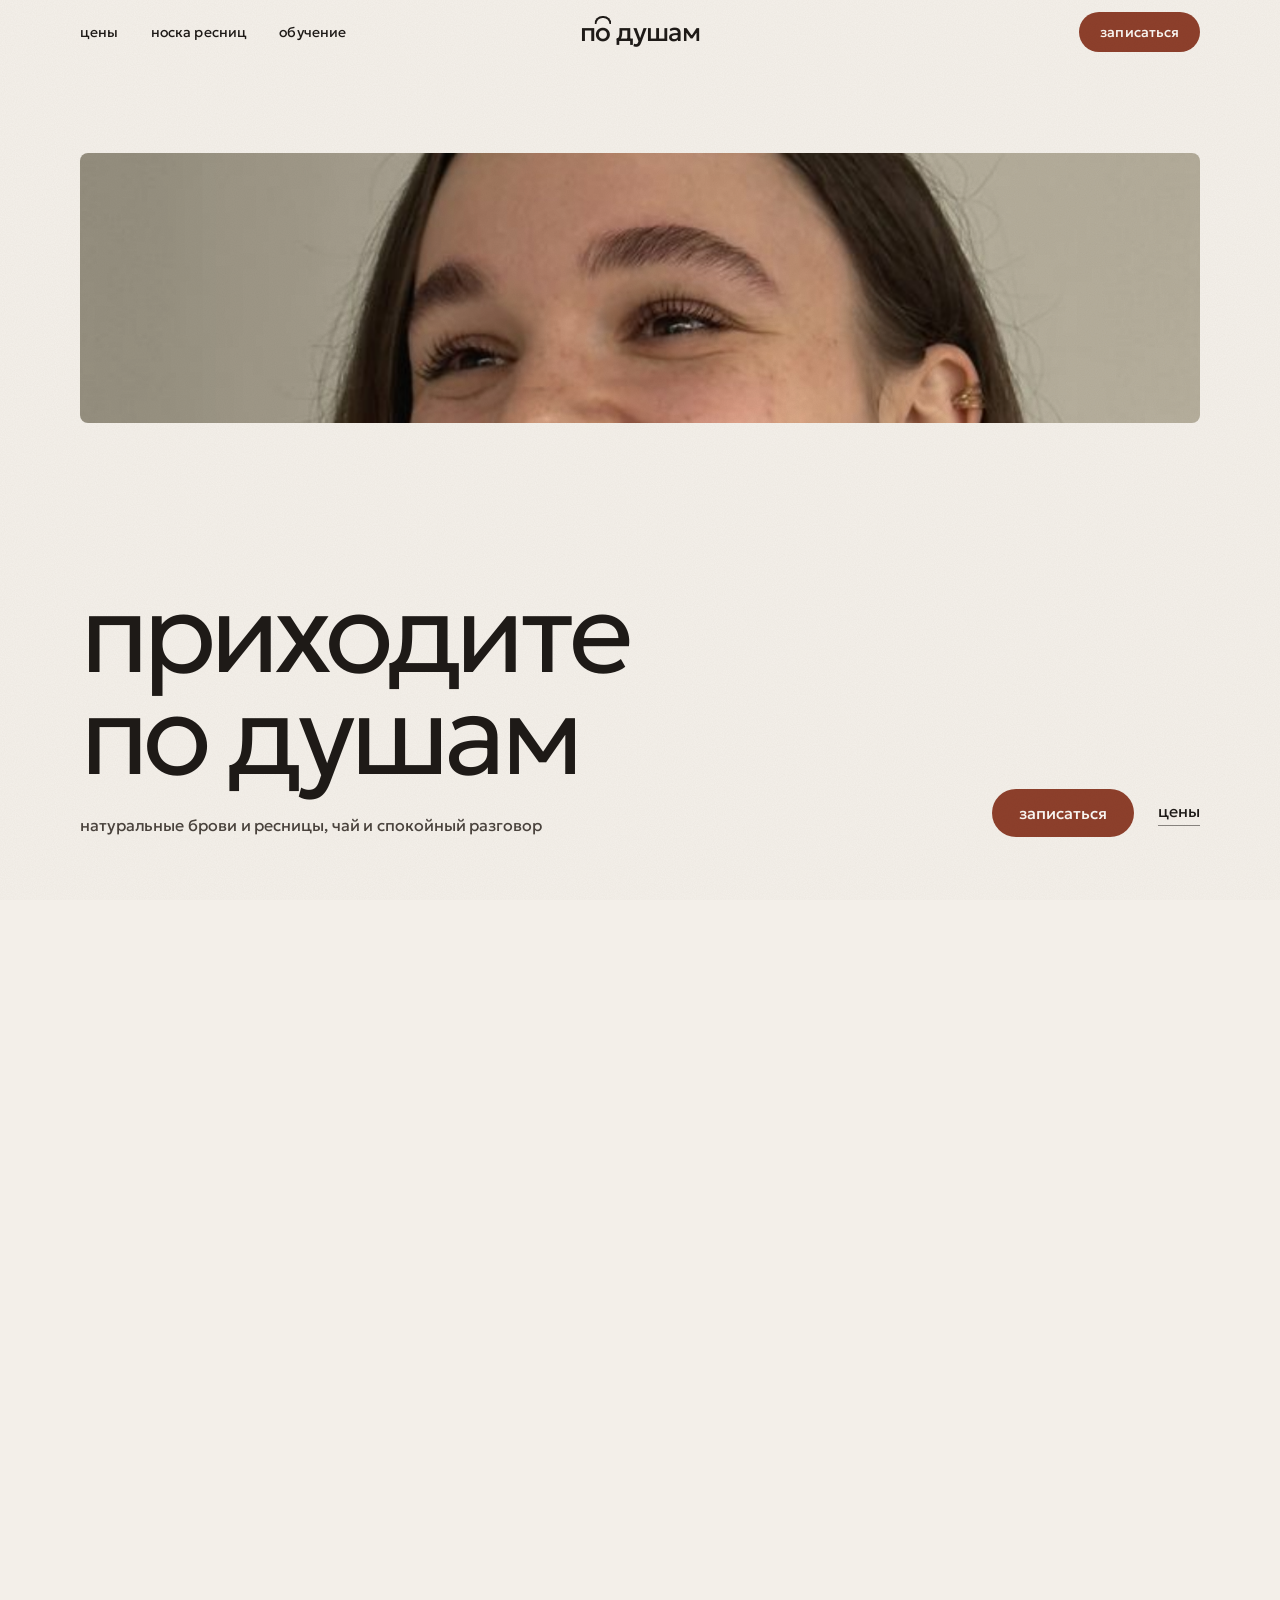
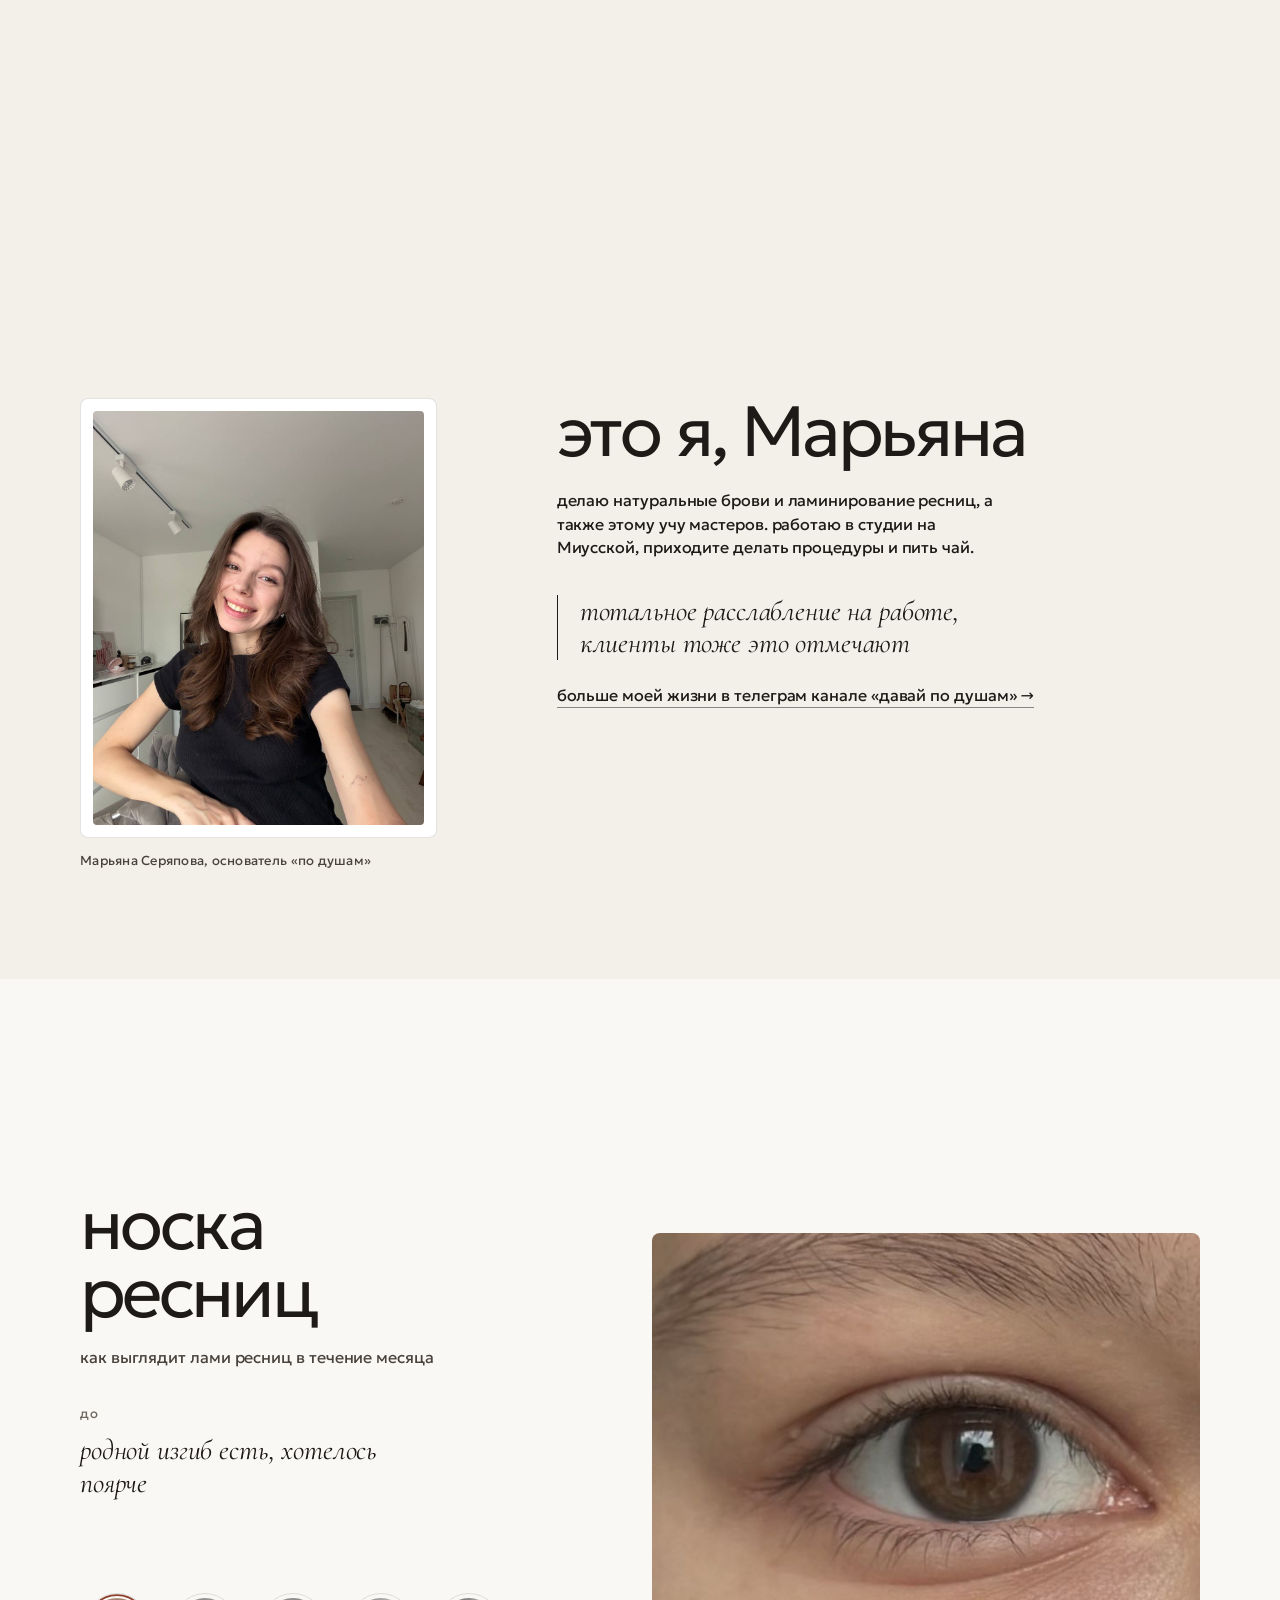
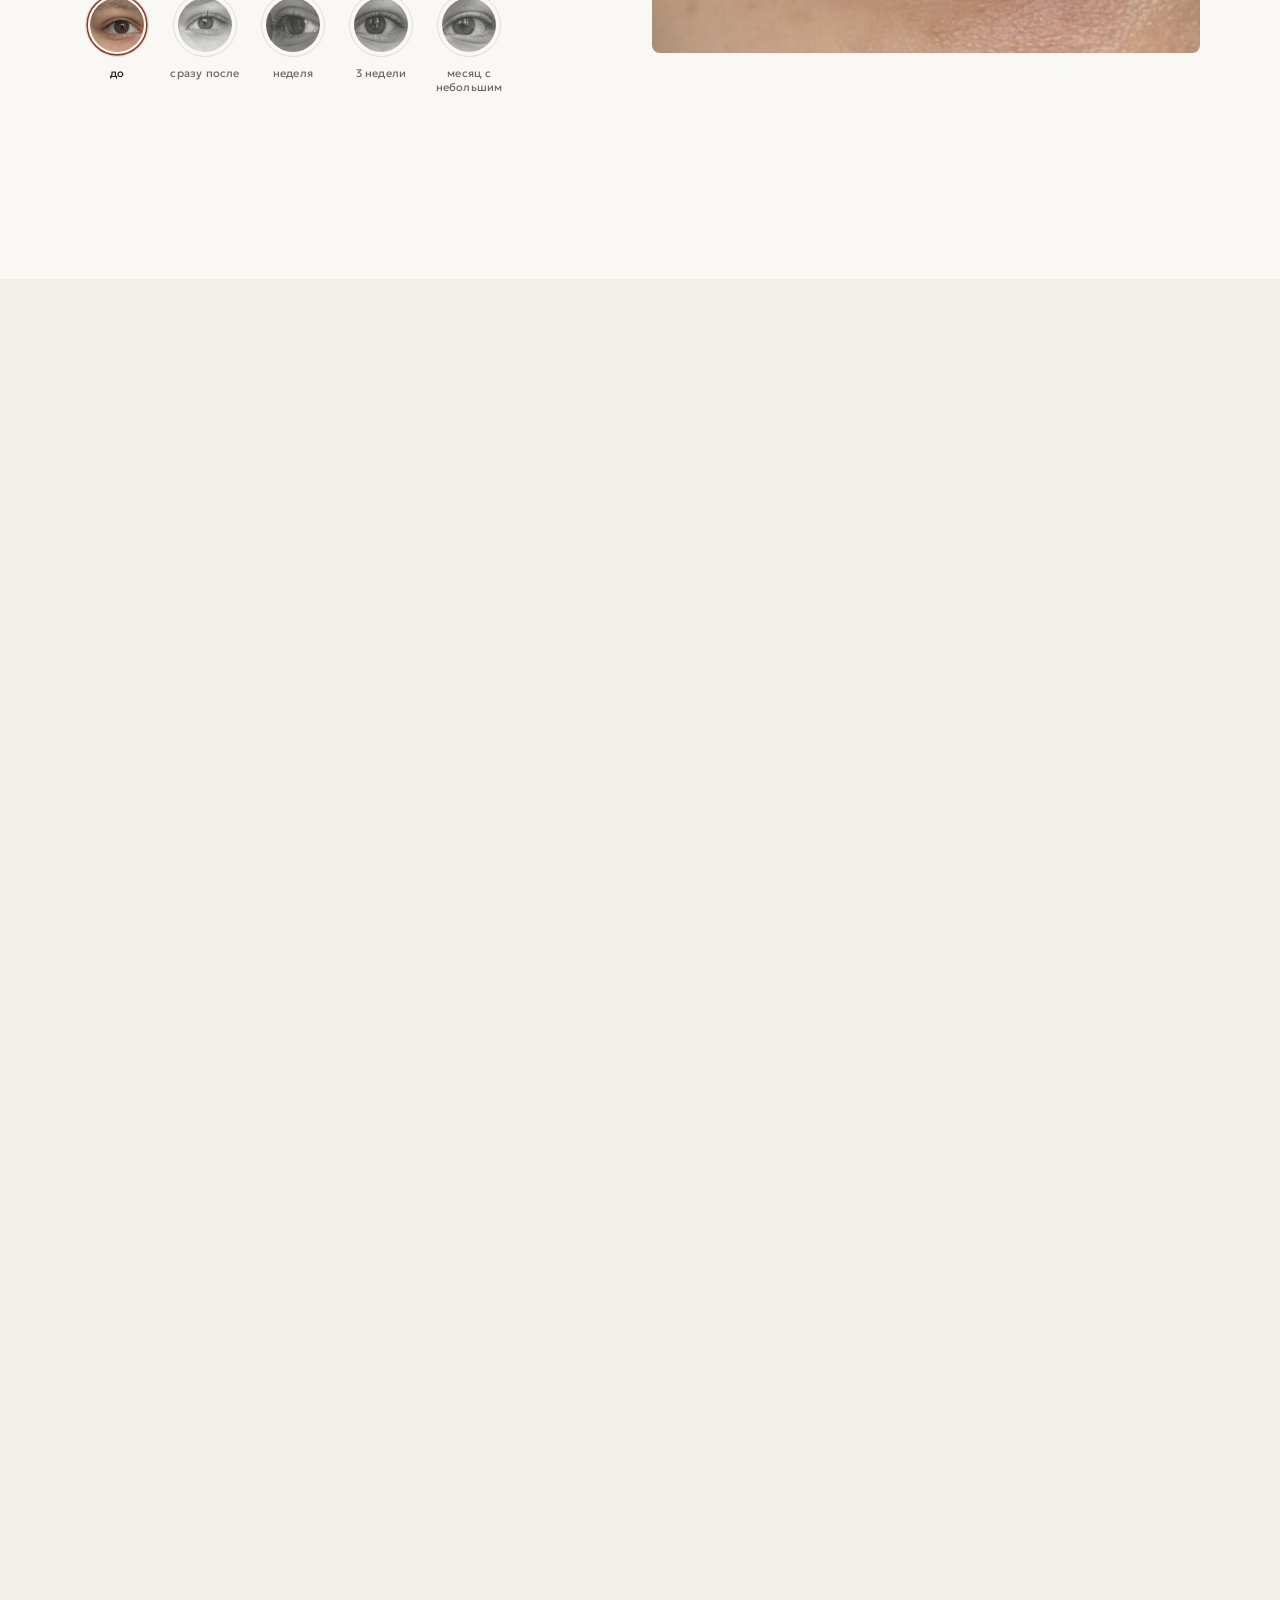
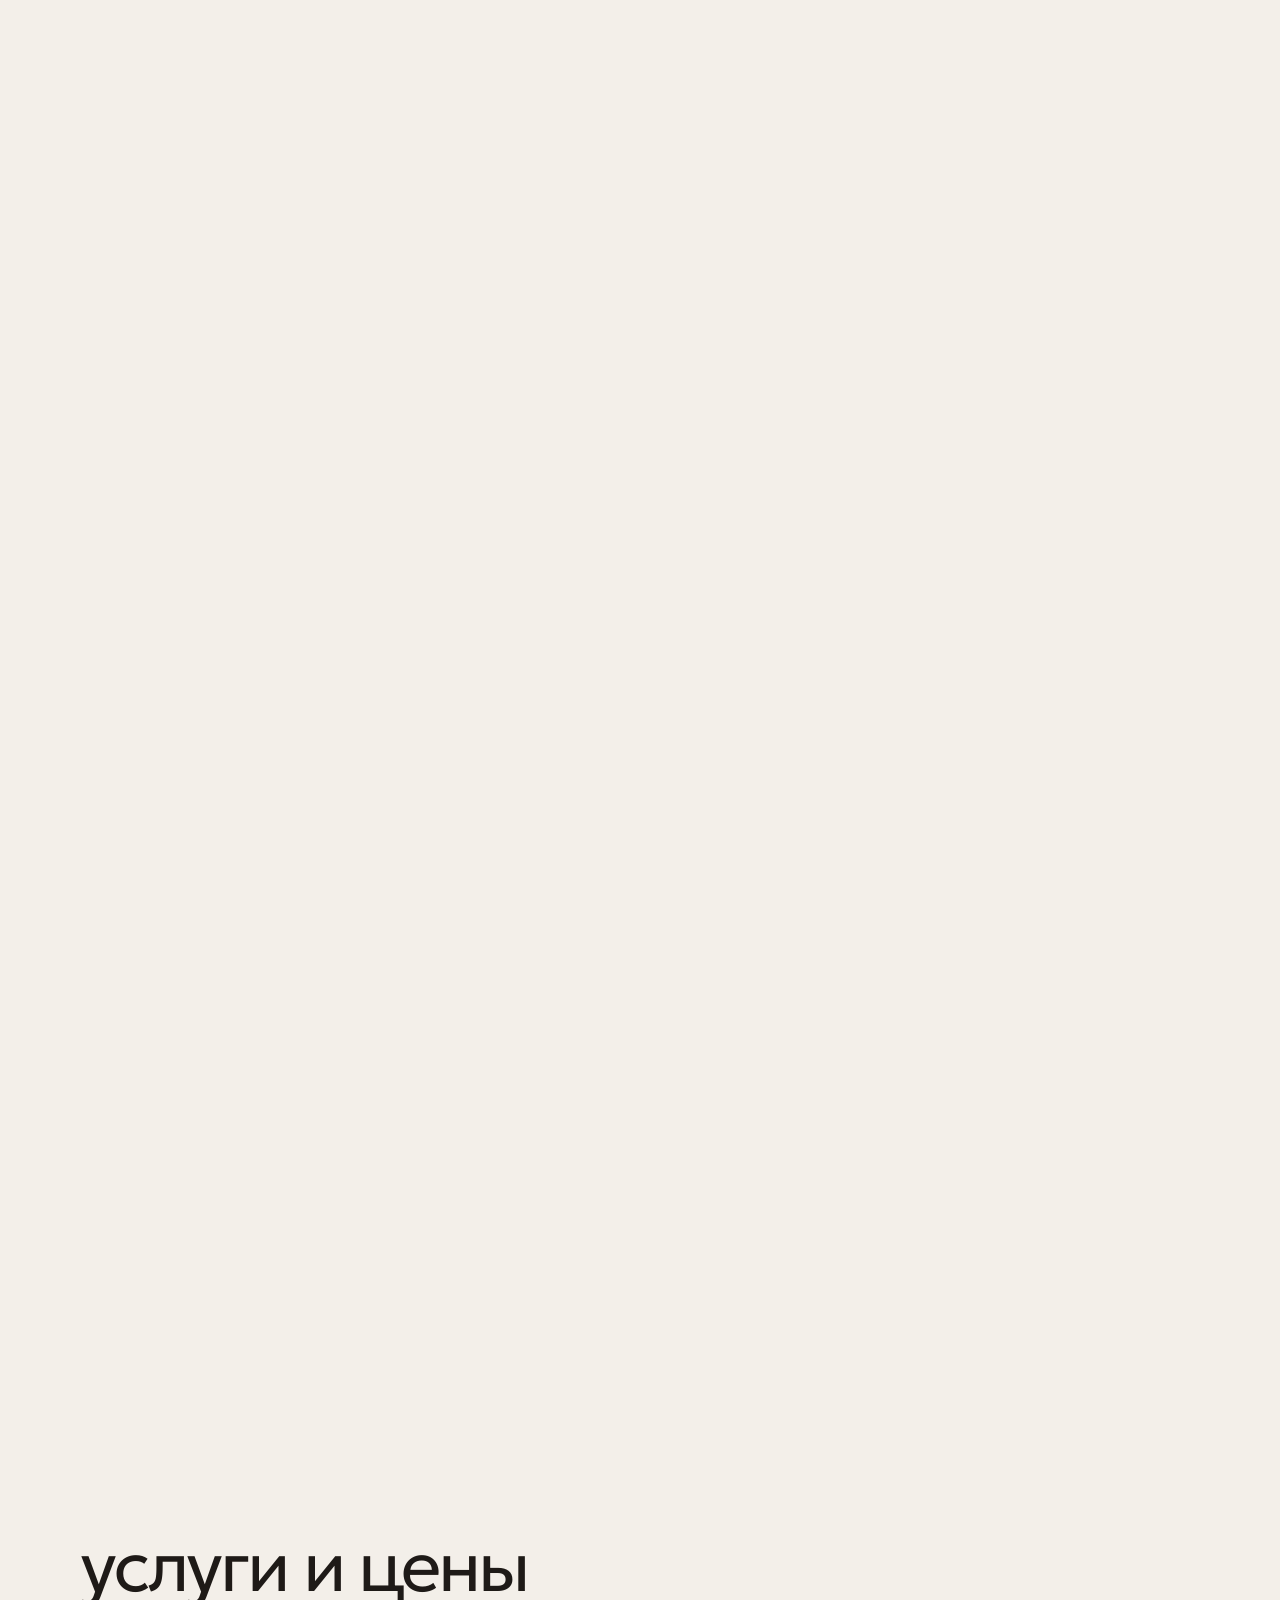
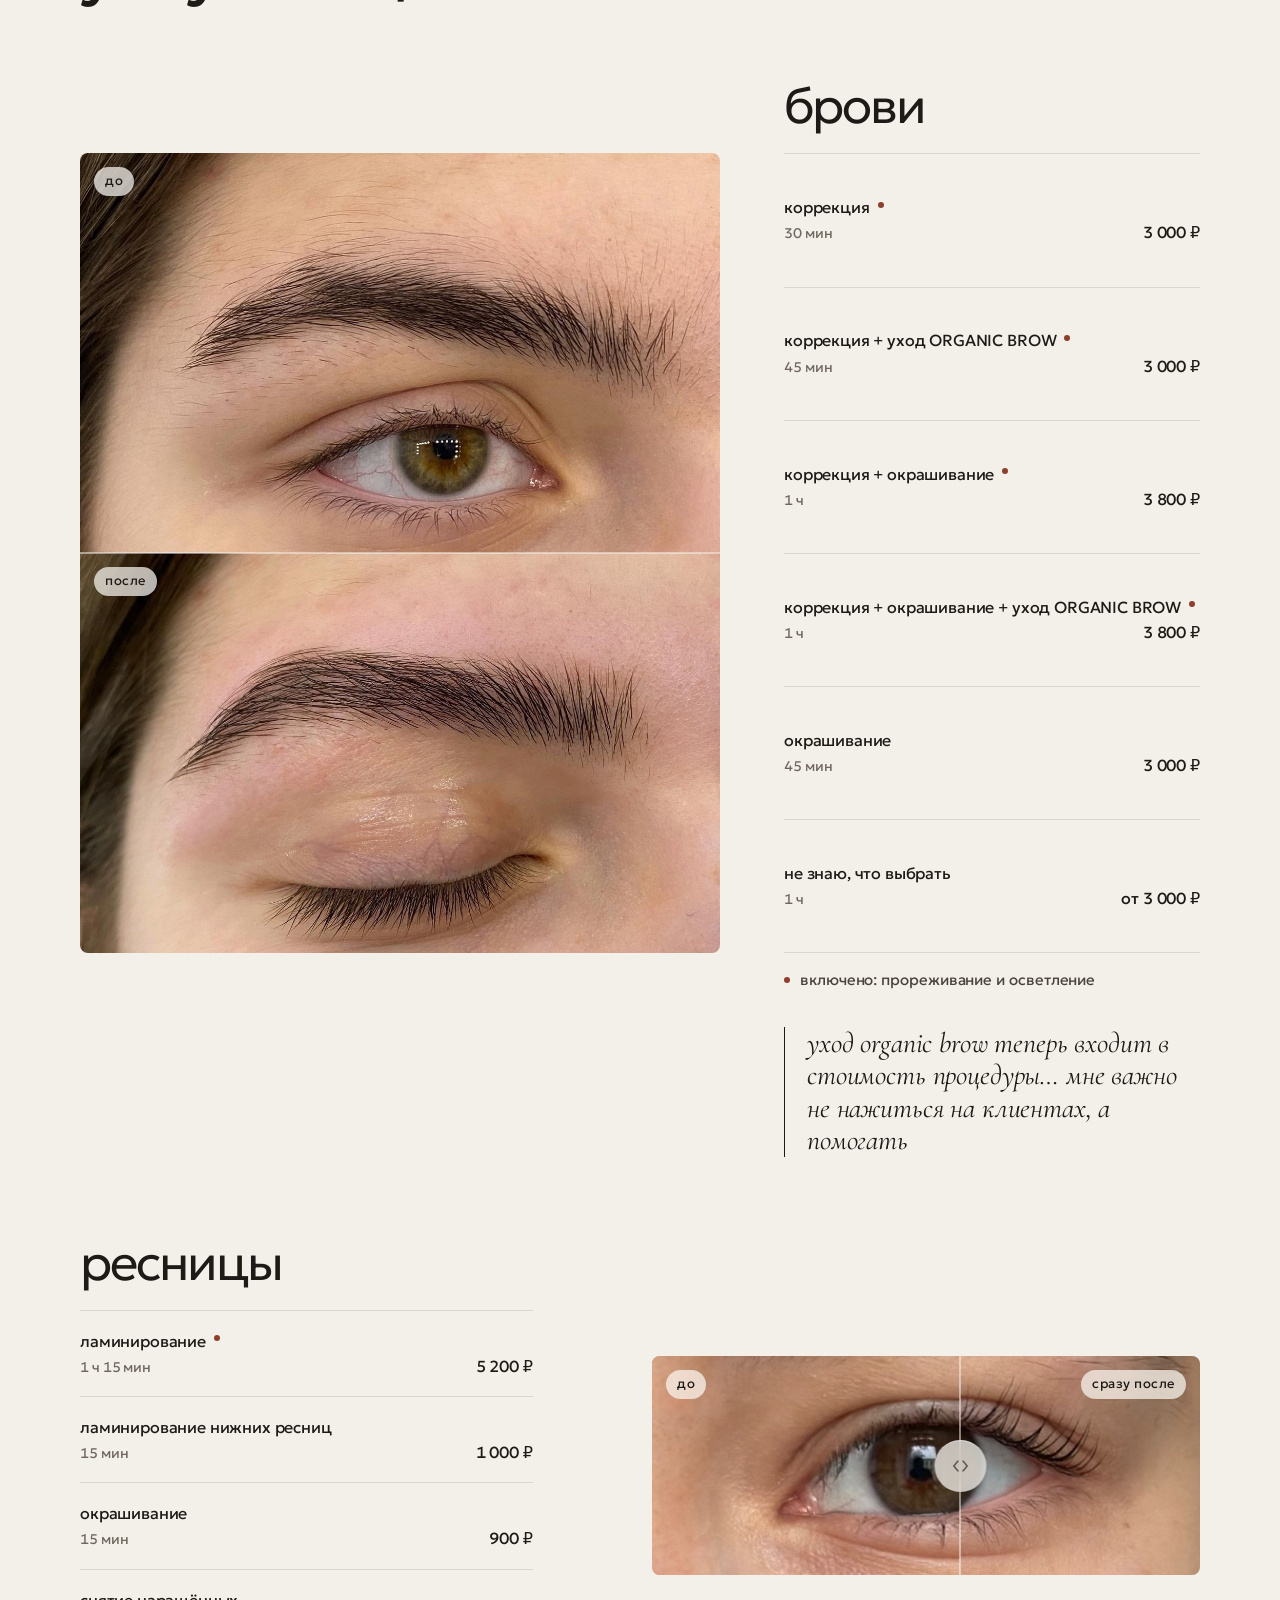
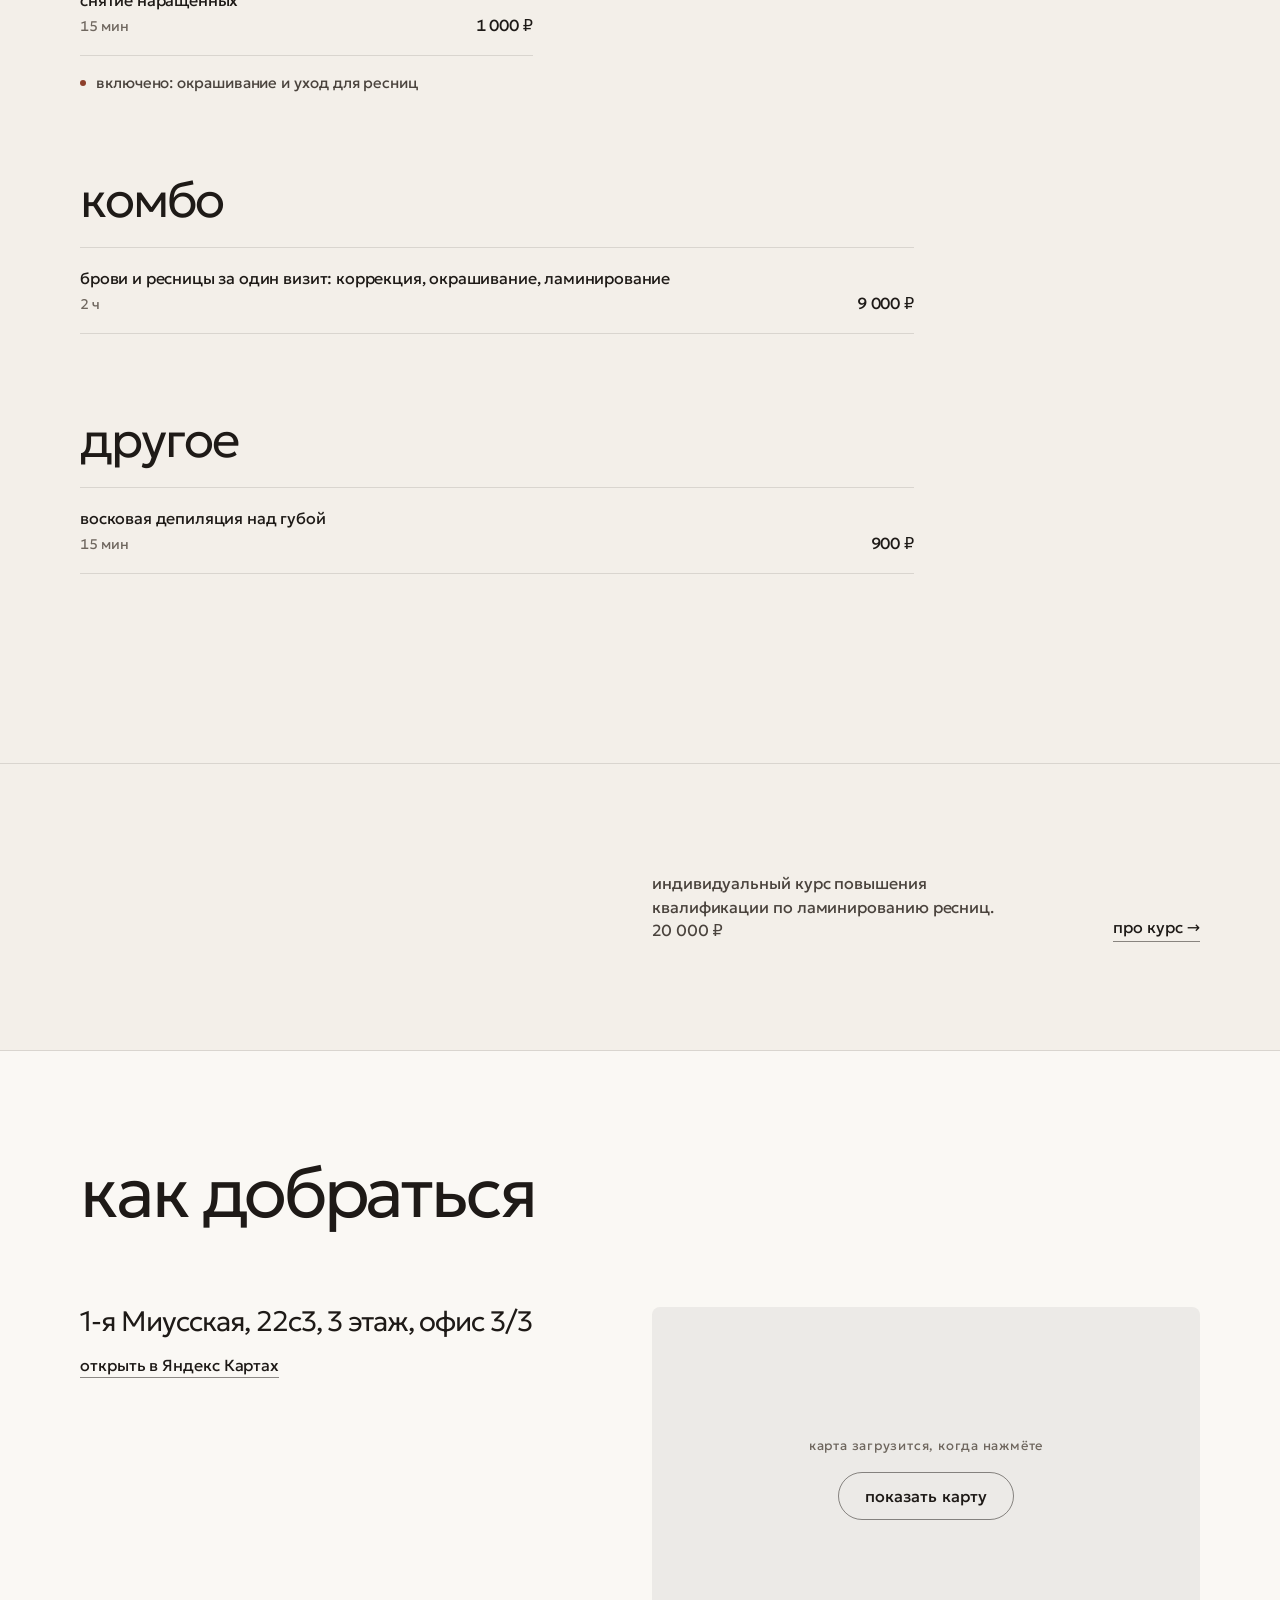
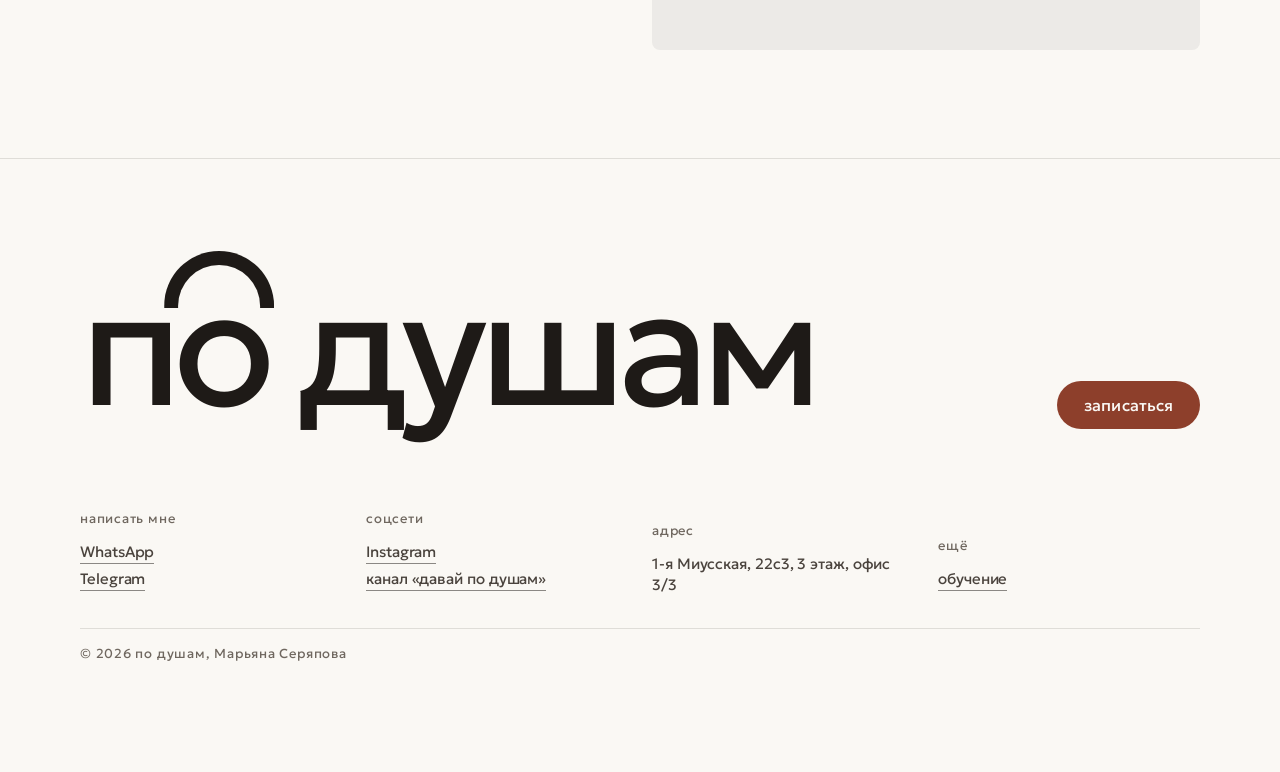
==== index.html @ 9575d22d "Сайт «по душам»: главная после гейта 4а Co-Authored-By: Claude Opus 5.5 <noreply@anthropic.com>" ====
<!doctype html>
<html lang="ru">
<head>
<meta charset="utf-8">
<meta name="viewport" content="width=device-width, initial-scale=1">
<title>По душам: натуральные брови и ресницы, Марьяна Серяпова, Москва</title>
<meta name="description" content="Коррекция и окрашивание бровей от 3&nbsp;000&nbsp;₽, ламинирование ресниц 5&nbsp;200&nbsp;₽, уход в цене. 1-я Миусская, 22с3. Запись онлайн.">
<meta name="robots" content="noindex">
<meta name="theme-color" content="#F3EFE9">
<meta name="api-base" content="/api">
<meta property="og:site_name" content="по душам">
<meta property="og:locale" content="ru_RU">
<meta property="og:type" content="website">
<meta property="og:title" content="по душам · брови и ресницы на Миусской">
<meta property="og:description" content="Натуральные брови и ресницы, чай и спокойный разговор. Окна открываю сама, отвечаю в WhatsApp.">
<meta property="og:image" content="assets/img/og-hero.jpg">
<meta property="og:image:width" content="1200">
<meta property="og:image:height" content="630">
<link rel="icon" href="data:image/svg+xml,%3Csvg xmlns='http://www.w3.org/2000/svg' viewBox='0 0 32 32'%3E%3Crect width='32' height='32' fill='%23F3EFE9'/%3E%3Cpath d='M9 14l7-6 7 6' fill='none' stroke='%238D3F2B' stroke-width='2.4'/%3E%3Ccircle cx='16' cy='21' r='5' fill='none' stroke='%231E1A17' stroke-width='2.4'/%3E%3C/svg%3E">
<link rel="preload" href="assets/fonts/geologica-cyrillic-wght-normal.woff2" as="font" type="font/woff2" crossorigin>
<link rel="preload" as="image" href="assets/img/hero-m-1080.jpg" imagesrcset="assets/img/hero-m-720.jpg 720w, assets/img/hero-m-1080.jpg 1080w" imagesizes="100vw" fetchpriority="high" media="(max-width: 767px)">
<link rel="preload" as="image" href="assets/img/hero-2048.jpg" imagesrcset="assets/img/hero-1280.jpg 1280w, assets/img/hero-2048.jpg 2048w" imagesizes="100vw" fetchpriority="high" media="(min-width: 768px)">
<link rel="stylesheet" href="assets/css/tokens.css">
<link rel="stylesheet" href="assets/css/base.css">
<link rel="stylesheet" href="assets/css/components.css">
<link rel="stylesheet" href="assets/css/home.css">
<script>document.documentElement.classList.add('js')</script>
<script type="application/ld+json">{"@context":"https://schema.org","@type":"BeautySalon","name":"по душам","description":"Студия натуральных бровей и ресниц Марьяны Серяповой","founder":{"@type":"Person","name":"Марьяна Серяпова"},"address":{"@type":"PostalAddress","streetAddress":"1-я Миусская, 22с3, 3 этаж, офис 3/3","addressLocality":"Москва","addressCountry":"RU"},"sameAs":["https://www.instagram.com/seryapova.brows","https://t.me/davaiypodusham"]}</script>
</head>
<body>

<a class="skip" href="#ceny">к ценам</a>

<!-- шапка: тонкая навигация по краям, логотип по центру (therow); материал вместо линии (apple §12) -->
<header class="nav" id="nav">
  <nav class="nav__links" aria-label="разделы">
    <a href="#ceny">цены</a>
    <a href="#noska">носка ресниц</a>
    <a href="obuchenie/">обучение</a>
  </nav>
  <a class="logo" href="#top" aria-label="по душам, на главную"><span aria-hidden="true">п<span class="logo__o">о</span> душам</span></a>
  <a class="btn btn--primary" href="#zapis" data-book>записаться</a>
</header>

<main id="top">

<!-- ============ 1. HERO: «кадр открывается» (MOTION-SPEC §3.1) ============ -->
<section class="hero" id="hero" aria-labelledby="hero-title">
  <div class="hero__stage">
    <div class="hero__frame" id="heroFrame">
      <picture>
        <source media="(max-width: 767px)" srcset="assets/img/hero-m-720.jpg 720w, assets/img/hero-m-1080.jpg 1080w" sizes="100vw" width="1080" height="1080">
        <img class="hero__img" id="heroImg" src="assets/img/hero-2048.jpg" srcset="assets/img/hero-1280.jpg 1280w, assets/img/hero-2048.jpg 2048w" sizes="100vw" alt="Марьяна смеётся, лицо и брови крупным планом" width="2048" height="1024" fetchpriority="high" decoding="async">
      </picture>
    </div>

    <div class="hero__a" id="heroA">
      <h1 class="display" id="hero-title" style="--i:1">приходите<br>по душам</h1>
      <p class="hero__sub" style="--i:2">натуральные брови и ресницы, чай и спокойный разговор</p>
      <div class="hero__cta" style="--i:3">
        <a class="btn btn--primary" href="#zapis" data-book>записаться</a>
        <a class="link" href="#ceny">цены</a>
      </div>
    </div>

    <!-- состояние «кадр открыт»: плашка «хорошее место» вида кнопки, углы слегка скруглены (G22) -->
    <aside class="card hero__card" id="heroCard" aria-hidden="true">
      <p class="card__t">хорошее место 2025 и 2026</p>
      <a class="btn btn--primary" href="#zapis" data-book tabindex="-1">записаться</a>
    </aside>
  </div>
</section>

<!-- ============ 2. О МАРЬЯНЕ: вторая секция (G22) ============ -->
<section class="about" id="o-maryane" aria-labelledby="about-title">
  <div class="grid">
    <figure class="about__ph">
      <div class="about__frame"><img src="assets/img/maryana-portrait.jpg" alt="Марьяна Серяпова улыбается, в своей студии" width="960" height="1280" loading="lazy"></div>
      <figcaption class="plaque">Марьяна Серяпова, основатель «по душам»</figcaption>
    </figure>
    <div class="about__t">
      <h2 class="h2" id="about-title">это я, Марьяна</h2>
      <p class="about__p">делаю натуральные брови и ламинирование ресниц, а также этому учу мастеров. работаю в студии на Миусской, приходите делать процедуры и пить чай.</p>
      <blockquote class="quote"><p>тотальное расслабление на работе, клиенты тоже это отмечают</p></blockquote>
      <p><a class="link" href="https://t.me/davaiypodusham" rel="noopener">больше моей жизни в телеграм канале «давай по душам» →</a></p>
    </div>
  </div>
</section>

<!-- ============ 2. НОСКА РЕСНИЦ: неделя за неделей (светлый фон, MOTION-SPEC §3.2) ============ -->
<section class="case" id="noska" aria-labelledby="case-title">
  <div class="case__stage grid">
    <div class="case__text">
      <h2 class="h2" id="case-title">носка ресниц</h2>
      <p class="case__intro">как выглядит лами ресниц в течение месяца</p>
      <div class="case__caps" id="caseCaps">
        <div class="cap"><span class="cap__l">до</span><p class="cap__t">родной изгиб есть, хотелось поярче</p></div>
        <div class="cap"><span class="cap__l">сразу после</span></div>
        <div class="cap"><span class="cap__l">неделя</span><p class="cap__t">через неделю ресницы начали обновляться, но всё на месте: Мира спокойно умывается и красит их тушью</p></div>
        <div class="cap"><span class="cap__l">3 недели</span><p class="cap__t">начинают виднеться светлые корни, но изгиб остаётся таким же ярким</p></div>
        <div class="cap"><span class="cap__l">месяц с небольшим</span><p class="cap__t">никаких заломов и перекрутов, ресницы отрастают плавно и незаметно</p></div>
      </div>
      <ol class="rings" id="rings" aria-label="кадры по неделям">
        <li><button type="button"><span class="ring"><img src="assets/img/case-1.jpg" alt="" width="54" height="54" loading="lazy"><svg viewBox="0 0 60 60" aria-hidden="true"><circle cx="30" cy="30" r="28"/></svg></span><span class="ring__l">до</span></button></li>
        <li><button type="button"><span class="ring"><img src="assets/img/case-2.jpg" alt="" width="54" height="54" loading="lazy"><svg viewBox="0 0 60 60" aria-hidden="true"><circle cx="30" cy="30" r="28"/></svg></span><span class="ring__l">сразу после</span></button></li>
        <li><button type="button"><span class="ring"><img src="assets/img/case-3.jpg" alt="" width="54" height="54" loading="lazy"><svg viewBox="0 0 60 60" aria-hidden="true"><circle cx="30" cy="30" r="28"/></svg></span><span class="ring__l">неделя</span></button></li>
        <li><button type="button"><span class="ring"><img src="assets/img/case-4.jpg" alt="" width="54" height="54" loading="lazy"><svg viewBox="0 0 60 60" aria-hidden="true"><circle cx="30" cy="30" r="28"/></svg></span><span class="ring__l">3 недели</span></button></li>
        <li><button type="button"><span class="ring"><img src="assets/img/case-5.jpg" alt="" width="54" height="54" loading="lazy"><svg viewBox="0 0 60 60" aria-hidden="true"><circle cx="30" cy="30" r="28"/></svg></span><span class="ring__l">месяц с небольшим</span></button></li>
      </ol>
    </div>

    <div class="case__view">
      <div class="case__frame" id="caseFrame">
        <div class="case__zoom">
        <figure class="cf"><img src="assets/img/case-1.jpg" alt="Глаз Миры до ламинирования ресниц" width="760" height="583" loading="lazy"></figure>
        <figure class="cf"><img src="assets/img/case-2.jpg" alt="Ресницы Миры сразу после ламинирования" width="760" height="583" loading="lazy"></figure>
        <figure class="cf"><img src="assets/img/case-3.jpg" alt="Ресницы Миры через неделю после ламинирования" width="760" height="582" loading="lazy"></figure>
        <figure class="cf"><img src="assets/img/case-4.jpg" alt="Ресницы Миры через 3 недели: корни светлее, изгиб на месте" width="760" height="582" loading="lazy"></figure>
        <figure class="cf"><img src="assets/img/case-5.jpg" alt="Ресницы Миры через месяц с небольшим, отросли без заломов" width="760" height="582" loading="lazy"></figure>
        </div>
      </div>
    </div>
  </div>
</section>

<!-- ============ 3. УСЛУГИ И ЦЕНЫ ============ -->
<section class="prices" id="ceny" aria-labelledby="prices-title">
  <div class="grid">
    <h2 class="h2 prices__title" id="prices-title">услуги и цены</h2>

    <div class="cat" data-k="brows">
        <figure class="cat__ph cat__ph--b">
          <div class="ba-stack">
            <img data-photo src="assets/img/ba-brow-a.jpg" srcset="assets/img/ba-brow-a.jpg 780w, assets/img/ba-brow-a-2x.jpg 1248w" sizes="(min-width: 1200px) 820px, (min-width: 768px) 60vw, 300px" alt="Одна и та же бровь: сверху до коррекции, снизу после" width="780" height="975" loading="lazy">
            <span class="tag tag--l">до</span><span class="tag tag--l tag--mid">после</span>
          </div>
        </figure>
        <div class="cat__b">
        <h3 class="cat__t">брови</h3>
        <ul class="rows">
          <li><a class="row" href="#zapis" data-book data-service="brows-correction"><span class="row__n"><span class="nw">коррекция<i class="dot" role="img" aria-label="включено"></i></span></span><span class="row__d">30&nbsp;мин</span><span class="row__p">3&nbsp;000&nbsp;₽</span></a></li>
          <li><a class="row" href="#zapis" data-book data-service="brows-correction-care"><span class="row__n">коррекция + уход ORGANIC <span class="nw">BROW<i class="dot" role="img" aria-label="включено"></i></span></span><span class="row__d">45&nbsp;мин</span><span class="row__p">3&nbsp;000&nbsp;₽</span></a></li>
          <li><a class="row" href="#zapis" data-book data-service="brows-correction-tint"><span class="row__n">коррекция + <span class="nw">окрашивание<i class="dot" role="img" aria-label="включено"></i></span></span><span class="row__d">1&nbsp;ч</span><span class="row__p">3&nbsp;800&nbsp;₽</span></a></li>
          <li><a class="row" href="#zapis" data-book data-service="brows-correction-tint-care"><span class="row__n">коррекция + окрашивание + уход ORGANIC <span class="nw">BROW<i class="dot" role="img" aria-label="включено"></i></span></span><span class="row__d">1&nbsp;ч</span><span class="row__p">3&nbsp;800&nbsp;₽</span></a></li>
          <li><a class="row" href="#zapis" data-book data-service="brows-tint"><span class="row__n">окрашивание</span><span class="row__d">45&nbsp;мин</span><span class="row__p">3&nbsp;000&nbsp;₽</span></a></li>
          <li><a class="row" href="#zapis" data-book data-service="brows-unsure"><span class="row__n">не знаю, что выбрать</span><span class="row__d">1&nbsp;ч</span><span class="row__p">от&nbsp;3&nbsp;000&nbsp;₽</span></a></li>
        </ul>
        <p class="incl"><i class="dot" aria-hidden="true"></i>включено: прореживание и осветление</p>
        <blockquote class="quote"><p>уход organic brow теперь входит в стоимость процедуры… мне важно не нажиться на клиентах, а помогать</p></blockquote>
        </div>
      </div>

      <div class="cat cat--r" data-k="lashes">
        <figure class="cat__ph cat__ph--l">
          <div class="shutter" data-shutter tabindex="0" role="slider" aria-label="шторка до и после, ресницы" aria-valuemin="0" aria-valuemax="100" aria-valuenow="50" aria-valuetext="до 50 %">
            <img class="shutter__after" src="assets/img/ba-lash-after.jpg" alt="Ресницы Миры сразу после ламинирования" width="1000" height="400" loading="lazy">
            <div class="shutter__before"><img src="assets/img/ba-lash-before.jpg" alt="Ресницы Миры до ламинирования" width="1000" height="400" loading="lazy"></div>
            <div class="shutter__line"><span class="shutter__knob"><svg viewBox="0 0 24 24" aria-hidden="true"><path d="M9 6l-5 6 5 6M15 6l5 6-5 6"/></svg></span></div>
            <span class="tag tag--l">до</span><span class="tag tag--r">сразу после</span>
          </div>
        </figure>
        <div class="cat__b">
        <h3 class="cat__t">ресницы</h3>
        <ul class="rows">
          <li><a class="row" href="#zapis" data-book data-service="lashes-lamination"><span class="row__n"><span class="nw">ламинирование<i class="dot" role="img" aria-label="включено"></i></span></span><span class="row__d">1&nbsp;ч 15&nbsp;мин</span><span class="row__p">5&nbsp;200&nbsp;₽</span></a></li>
          <li><a class="row" href="#zapis" data-book data-service="lashes-lower"><span class="row__n">ламинирование нижних ресниц</span><span class="row__d">15&nbsp;мин</span><span class="row__p">1&nbsp;000&nbsp;₽</span></a></li>
          <li><a class="row" href="#zapis" data-book data-service="lashes-tint"><span class="row__n">окрашивание</span><span class="row__d">15&nbsp;мин</span><span class="row__p">900&nbsp;₽</span></a></li>
          <li><a class="row" href="#zapis" data-book data-service="lashes-removal"><span class="row__n">снятие наращённых</span><span class="row__d">15&nbsp;мин</span><span class="row__p">1&nbsp;000&nbsp;₽</span></a></li>
        </ul>
        <p class="incl"><i class="dot" aria-hidden="true"></i>включено: окрашивание и уход для ресниц</p>
        </div>
      </div>

      <div class="cat cat--np" data-k="combo">
        <div class="cat__b">
        <h3 class="cat__t">комбо</h3>
        <ul class="rows">
          <li><a class="row" href="#zapis" data-book data-service="combo-brows-lashes"><span class="row__n">брови и ресницы за один визит: коррекция, окрашивание, ламинирование</span><span class="row__d">2&nbsp;ч</span><span class="row__p">9&nbsp;000&nbsp;₽</span></a></li>
        </ul>
          
        <h3 class="cat__t">другое</h3>
        <ul class="rows">
          <li><a class="row" href="#zapis" data-book data-service="other-wax-lip"><span class="row__n">восковая депиляция над губой</span><span class="row__d">15&nbsp;мин</span><span class="row__p">900&nbsp;₽</span></a></li>
        </ul>
        </div>
      </div>
    </div>
</section>

<!-- ============ 7. ОБУЧЕНИЕ: блок-ссылка (каркас) ============ -->
<section class="learn" aria-labelledby="learn-title">
  <a class="learn__a grid" href="obuchenie/">
    <h2 class="h2 learn__t" id="learn-title">учу мастеров</h2>
    <p class="learn__p">индивидуальный курс повышения квалификации по ламинированию ресниц. 20&nbsp;000&nbsp;₽</p>
    <span class="learn__go">про курс <span aria-hidden="true">→</span></span>
  </a>
</section>

<!-- ============ 8. КАК ДОБРАТЬСЯ (каркас) ============ -->
<section class="route" id="adres" aria-labelledby="route-title">
  <div class="grid">
    <h2 class="h2 route__t" id="route-title">как добраться</h2>
    <div class="route__a">
      <address class="route__addr">1-я Миусская, 22с3, 3&nbsp;этаж, офис 3/3</address>
      <p class="route__links"><a class="link" href="https://yandex.ru/maps/?text=1-%D1%8F%20%D0%9C%D0%B8%D1%83%D1%81%D1%81%D0%BA%D0%B0%D1%8F%2C%2022%D1%813%2C%20%D0%9C%D0%BE%D1%81%D0%BA%D0%B2%D0%B0" rel="noopener" target="_blank">открыть в Яндекс Картах</a></p>
    </div>
    <div class="route__map" id="map" data-src="https://yandex.ru/map-widget/v1/?text=1-%D1%8F%20%D0%9C%D0%B8%D1%83%D1%81%D1%81%D0%BA%D0%B0%D1%8F%2C%2022%D1%813%2C%20%D0%9C%D0%BE%D1%81%D0%BA%D0%B2%D0%B0&z=16">
      <p class="small">карта загрузится, когда нажмёте</p>
      <button class="btn btn--ghost" type="button" id="mapBtn">показать карту</button>
    </div>
  </div>
</section>

</main>

<footer class="foot">
  <div class="grid">
    <a class="logo logo--big" href="#top" aria-label="по душам, на главную"><span aria-hidden="true">п<span class="logo__o">о</span> душам</span></a>
    <a class="btn btn--primary" href="#zapis" data-book>записаться</a>
  </div>
  <div class="grid foot__cols">
    <div class="foot__c">
      <h2 class="foot__h">написать мне</h2>
      <ul>
        <li><a class="link" href="https://wa.me/79651461738" rel="noopener" target="_blank">WhatsApp</a></li>
        <li><a class="link" href="https://t.me/maryanasrp" rel="noopener" target="_blank">Telegram</a></li>
      </ul>
    </div>
    <div class="foot__c">
      <h2 class="foot__h">соцсети</h2>
      <ul>
        <li><a class="link" href="https://www.instagram.com/seryapova.brows" rel="noopener" target="_blank">Instagram</a></li>
        <li><a class="link" href="https://t.me/davaiypodusham" rel="noopener" target="_blank">канал «давай по душам»</a></li>
      </ul>
    </div>
    <div class="foot__c">
      <h2 class="foot__h">адрес</h2>
      <p>1-я Миусская, 22с3, 3&nbsp;этаж, офис 3/3</p>
    </div>
    <div class="foot__c">
      <h2 class="foot__h">ещё</h2>
      <ul><li><a class="link" href="obuchenie/">обучение</a></li></ul>
    </div>
    <p class="foot__bot small">© 2026 по душам, Марьяна Серяпова</p>
  </div>
</footer>

<!-- плавающая кнопка: только ≤767 -->
<a class="fab btn btn--primary" href="#zapis" data-book>записаться</a>

<!-- зерно (therow): статичное, без мерцания -->
<div class="grain" aria-hidden="true"></div>
<!-- сетка: клавиша G, только при ?grid (dev-сборка) -->
<div class="gridlay" id="gridlay" aria-hidden="true"><div class="grid"><i></i><i></i><i></i><i></i><i></i><i></i><i></i><i></i><i></i><i></i><i></i><i></i></div></div>

<!-- ============ ШТОРКА ЗАПИСИ: прямой потомок body, после подвала (MOTION-SPEC §6.4) ============
     Без JS это обычная секция «напишите мне» со ссылками в мессенджеры; sheet.js делает её шторкой. -->
<div class="zapis" id="zapis" role="dialog" aria-modal="true" aria-labelledby="zapis-t">
  <div class="sheet__scrim" data-sheet-scrim></div>
  <div class="zapis__panel" data-sheet-panel>
    <div class="zapis__top">
      <div class="zapis__grab" data-sheet-grab>
        <span class="sheet__grip" aria-hidden="true"></span>
        <div class="zapis__head"><h2 class="sheet__title" id="zapis-t">запись</h2><span class="sheet__step tnum" id="zStep" aria-hidden="true">1 / 3</span></div>
      </div>
      <button class="sheet__x" type="button" data-sheet-close aria-label="закрыть запись"><svg viewBox="0 0 24 24" aria-hidden="true"><path d="M6 6l12 12M18 6L6 18"/></svg></button>
    </div>
    <div class="sheet__bar" id="zBar" aria-hidden="true"><i class="is-done"></i><i></i><i></i></div>
    <div class="sheet__body zapis__body" data-sheet-body>
      <div class="zapis__steps">

        <section class="zs is-current" data-step data-s="service" aria-labelledby="zq1">
          <h2 class="sheet__q" id="zq1" data-step-focus tabindex="-1">что делаем?</h2>
          <div id="zServices"></div>
          <div class="zs__foot"><button class="btn btn--primary btn--block" type="button" id="zNext1" data-goto="1" disabled>дальше</button></div>
        </section>

        <section class="zs" data-step data-s="slots" aria-labelledby="zq2">
          <button class="sheet__back" type="button" data-goto="0">назад</button>
          <h2 class="sheet__q" id="zq2" data-step-focus tabindex="-1">когда удобно?</h2>
          <p class="sheet__sum" id="zSum2"></p>
          <div id="zSlots" aria-live="polite"></div>
        </section>

        <section class="zs" data-step data-s="send" aria-labelledby="zq3">
          <button class="sheet__back" type="button" id="zBack3" data-goto="1">назад</button>
          <h2 class="sheet__q" id="zq3" data-step-focus tabindex="-1">окна сейчас не загружаются. напишите мне, текст уже готов</h2>
          <p class="sheet__sum" id="zSum3"></p>
          <div>
            <p class="sheet__grp">сообщение</p>
            <div class="draft" id="zDraft">Здравствуйте, Марьяна. Хочу записаться.</div>
          </div>
          <p class="sheet__sum" id="zHint" hidden>откроется WhatsApp с готовым текстом. время закреплю за вами, когда отвечу</p>
          <div class="zs__foot">
            <a class="btn btn--primary btn--block" id="zWa" href="https://wa.me/79651461738?text=%D0%97%D0%B4%D1%80%D0%B0%D0%B2%D1%81%D1%82%D0%B2%D1%83%D0%B9%D1%82%D0%B5%2C%20%D0%9C%D0%B0%D1%80%D1%8C%D1%8F%D0%BD%D0%B0.%20%D0%A5%D0%BE%D1%87%D1%83%20%D0%B7%D0%B0%D0%BF%D0%B8%D1%81%D0%B0%D1%82%D1%8C%D1%81%D1%8F." target="_blank" rel="noopener">написать в WhatsApp</a>
            <a class="btn btn--ghost btn--block" id="zTg" data-tg data-text="Здравствуйте, Марьяна. Хочу записаться." href="https://t.me/maryanasrp" target="_blank" rel="noopener">или в Telegram</a>
          </div>
        </section>

      </div>
    </div>
  </div>
  <div class="toast" id="zToast" role="status" aria-live="polite"></div>
</div>

<script type="application/json" id="services-data">{"currency":"RUB","priceAsOf":"2026-08-31","categories":[{"id":"brows","title":"брови","included":"прореживание и осветление"},{"id":"lashes","title":"ресницы","included":"окрашивание и уход для ресниц"},{"id":"combo","title":"комбо","included":null},{"id":"other","title":"другое","included":null}],"services":[{"id":"brows-correction","category":"brows","title":"коррекция","fullTitle":"коррекция бровей","price":3000,"priceFrom":false,"durationMin":30,"included":true},{"id":"brows-correction-care","category":"brows","title":"коррекция + уход ORGANIC BROW","fullTitle":"коррекция бровей + уход ORGANIC BROW","price":3000,"priceFrom":false,"durationMin":45,"included":true},{"id":"brows-correction-tint","category":"brows","title":"коррекция + окрашивание","fullTitle":"коррекция и окрашивание бровей","price":3800,"priceFrom":false,"durationMin":60,"included":true},{"id":"brows-correction-tint-care","category":"brows","title":"коррекция + окрашивание + уход ORGANIC BROW","fullTitle":"коррекция и окрашивание бровей + уход ORGANIC BROW","price":3800,"priceFrom":false,"durationMin":60,"included":true},{"id":"brows-tint","category":"brows","title":"окрашивание","fullTitle":"окрашивание бровей","price":3000,"priceFrom":false,"durationMin":45,"included":false},{"id":"brows-unsure","category":"brows","title":"не знаю, что выбрать","fullTitle":"брови: не знаю, что выбрать","price":3000,"priceFrom":true,"durationMin":60,"included":false},{"id":"lashes-lamination","category":"lashes","title":"ламинирование","fullTitle":"ламинирование ресниц","price":5200,"priceFrom":false,"durationMin":75,"included":true},{"id":"lashes-lower","category":"lashes","title":"ламинирование нижних ресниц","fullTitle":"ламинирование нижних ресниц","price":1000,"priceFrom":false,"durationMin":15,"included":false},{"id":"lashes-tint","category":"lashes","title":"окрашивание","fullTitle":"окрашивание ресниц","price":900,"priceFrom":false,"durationMin":15,"included":false},{"id":"lashes-removal","category":"lashes","title":"снятие наращённых","fullTitle":"снятие наращённых ресниц","price":1000,"priceFrom":false,"durationMin":15,"included":false},{"id":"combo-brows-lashes","category":"combo","title":"брови и ресницы за один визит: коррекция, окрашивание, ламинирование","fullTitle":"комбо: брови и ресницы","price":9000,"priceFrom":false,"durationMin":120,"included":false},{"id":"other-wax-lip","category":"other","title":"восковая депиляция над губой","fullTitle":"восковая депиляция над губой","price":900,"priceFrom":false,"durationMin":15,"included":false}]}</script>
<script src="assets/js/dev-grid.js" defer></script>
<script type="module" src="assets/js/motion/init.js" defer></script>
<script type="module" src="assets/js/home.js"></script>
</body>
</html>
---- assets/css/tokens.css ----
/* ==========================================================================
   tokens.css — «по душам». Источник: .design/DIRECTION-LOCK.md (закон).
   Стек: ванильный CSS, без Tailwind/CVA/сборщика (отклонение от П9 зафиксировано в локе).

   КАРТА (три уровня, не смешивать)
   1. ПРИМИТИВЫ  --raw-*   сырые значения. Читает только блок «семантика» ниже. В компонентах — запрещены.
   2. СЕМАНТИКА  --bg --paper --ink …  роль: поверхность, текст, сигнал, кромка. Компоненты знают только этот уровень.
   3. КОМПОНЕНТНЫЕ --btn-* --sheet-* --nav-* …  только там, где компоненту нужно своё.
   Шкалы (--t-*, --tr-*, --lh-*, --s-*, --dur-*, --ease-*, --sp-*) — отдельные оси, не цвет.

   ПРАВИЛО СИГНАЛА: кирпич (--brick) = действие, «включено», активное кольцо, ошибка поля. Не фон секции,
   не заголовок, не рамка. Больше одной «роли» кирпича на экране не добавляем (см. DS.md §сигнал).

   Значения, которых нет в локе, помечены «[вывод]» — производные, не решения: см. DS.md «open».
   ========================================================================== */

:root {
  /* ---------------------------------------------------------------- 1. ПРИМИТИВЫ */
  --raw-bone:       #F3EFE9;   /* лок: bg */
  --raw-ivory:      #FAF8F4;   /* лок: paper, brick-ink */
  --raw-charcoal:   #1E1A17;   /* лок: ink */
  --raw-taupe:      #6F675F;   /* лок: mute */
  --raw-umber:      #4A433D;   /* палитра А: ink-2 */
  --raw-brick:      #8D3F2B;   /* лок: brick */
  --raw-brick-deep: #7A3524;   /* hover кирпича; тот же, что в А [вывод из А] */
  --raw-clay:       #EFE1D9;   /* лок: brick-pale */
  --raw-butter:     #FBF3DB;   /* лок: stub-bg */
  --raw-mustard:    #7A5200;   /* лок: stub-ink */
  --raw-ink-rgb:    30 26 23;  /* для прозрачностей чернил */
  --raw-bone-rgb:   243 239 233;
  --raw-ivory-rgb:  250 248 244;

  /* ---------------------------------------------------------------- 2. СЕМАНТИКА: цвет */
  /* поверхности */
  --bg:          var(--raw-bone);      /* основной фон страницы */
  --paper:       var(--raw-ivory);     /* подложки, карточки, шапка-материал, шторка записи */
  --wash:        rgb(var(--raw-ink-rgb) / .06);   /* [вывод] скелетон, подложка до загрузки фото, disabled */
  /* текст */
  --ink:         var(--raw-charcoal);  /* 15.1:1 на bg */
  --ink-2:       var(--raw-umber);     /* 8.5:1 на bg — предложения вторичного текста */
  --mute:        var(--raw-taupe);     /* 4.85:1 на bg — только подписи ≥13px, не на brick-pale и не на стекле над фото */
  /* кромки */
  --line:        rgb(var(--raw-ink-rgb) / .12);   /* лок: линии прайса, миллиметровка (не несёт смысла) */
  --line-strong: rgb(var(--raw-ink-rgb) / .40);   /* [вывод] линия при prefers-contrast: more */
  --line-ctrl:   rgb(var(--raw-ink-rgb) / .50);   /* [вывод] граница ПОЛЯ/кнопки: 3.22:1 на bg (WCAG 1.4.11) */
  /* сигнал */
  --brick:       var(--raw-brick);     /* 6.4:1 на bg */
  --brick-hover: var(--raw-brick-deep);
  --brick-ink:   var(--raw-ivory);     /* текст на кирпиче, 6.9:1 */
  --brick-pale:  var(--raw-clay);      /* тихая подложка акцента: выбранная строка, фон «включено» */
  --danger:      var(--brick);         /* [вывод] ошибка поля = кирпич + значок «!» + текст; отдельного красного в локе нет */
  /* заглушки (только до запуска) */
  --stub-bg:     var(--raw-butter);
  --stub-ink:    var(--raw-mustard);   /* 6.2:1 на stub-bg */
  /* материал-стекло: ТОЛЬКО на «хроме» (шапка, карточка, ручка шторки, тост, шторка записи); фото чистые */
  --glass-nav:     rgb(var(--raw-bone-rgb) / .66);
  --glass-card:    rgb(var(--raw-bone-rgb) / .62);
  --glass-chip:    rgb(var(--raw-ivory-rgb) / .72);   /* метки «до/после», ручка: на тёмном кадре ink держит 8.2:1 */
  --glass-sheet:   rgb(var(--raw-ivory-rgb) / .92);
  --glass-edge:    rgb(255 255 255 / .55);            /* светлая верхняя кромка (apple §12) */
  --scrim:         rgb(var(--raw-ink-rgb) / .28);     /* затемнение под шторкой записи (apple §12: модальная задача) */
  --scrim-solid:   rgb(var(--raw-ink-rgb) / .5);     /* [вывод] при reduced-transparency */
  --on-photo:      var(--raw-ivory);                  /* метки кадра поверх фото */

  /* ---------------------------------------------------------------- 2. СЕМАНТИКА: шрифты */
  --f-sans:  "Geologica", system-ui, "Helvetica Neue", Arial, sans-serif;
  --f-serif: "Cormorant Garamond", Georgia, "Times New Roman", serif;   /* только её слова: цитата, подписи кейса */
  --w-display: 300;  --w-text: 400;  --w-medium: 450;  --w-logo: 420;

  /* шкала (лок). clamp живёт от 360 до 1920 без брейкпоинтов. 1440 → значение в комментарии */
  --t-display: clamp(56px, 8.9vw, 172px);    /* 128 */
  --t-h2:      clamp(40px, 5.55vw, 104px);   /* 80  */
  --t-cat:     clamp(32px, 3.9vw, 72px);     /* 56  */
  --t-quote:   clamp(24px, 2.2vw, 38px);     /* 32  */
  --t-body:    clamp(16px, 1.25vw, 20px);    /* 18  */
  --t-small:   13px;
  --t-btn:     16px;
  /* шаги вне основной шкалы, взятые из Б дословно (не новые решения) */
  --t-card:    20px;   /* заголовок карточки «хорошее место» */
  --t-nav:     14px;   /* ссылки шапки, кнопка шапки */
  --t-row-d:   15px;   /* время и «включено» в прайсе */
  --t-label:   11px;   /* подпись кольца */
  --t-logo:    26px;   /* на ≤767: 22 */
  --t-logo-xl: clamp(64px, 13vw, 240px);

  /* трекинг и интерлиньяж идут парой, зависят от кегля (apple §15) */
  --tr-display: -.052em;  --lh-display: .9;
  --tr-h2:      -.045em;  --lh-h2: .95;
  --tr-cat:     -.04em;   --lh-cat: 1;
  --tr-quote:   -.005em;  --lh-quote: 1.15;
  --tr-body:    -.005em;  --lh-body: 1.45;
  --tr-card:    -.02em;   --lh-card: 1.2;
  --tr-row:     -.01em;
  --tr-logo:    -.03em;   --tr-logo-xl: -.055em;
  --tr-label:   .06em;    /* мелкие лейблы +0.02…0.06em */
  --tr-btn:     .005em;

  /* ---------------------------------------------------------------- 2. СЕМАНТИКА: сетка */
  --cols: 12;
  --gm: max(80px, calc((100vw - 1760px) / 2));   /* поля: 1440 → 80, 1920 → 80, шире — растут */
  --gg: 24px;                                    /* гаттер */
  --nav-h: 64px;

  /* ---------------------------------------------------------------- 2. СЕМАНТИКА: пространство, формы */
  --s-1: 4px;  --s-2: 8px;  --s-3: 12px;  --s-4: 16px;  --s-5: 24px;  --s-6: 32px;  --s-7: 48px;  --s-8: 72px;  --s-9: 96px;
  --sec-y: clamp(72px, 12vh, 160px);             /* вертикаль секции */
  --r-pill:   999px;   /* капсула: только кнопки (и ручка шторки до/после) */
  --r-frame:  8px;     /* G22/круг 3: кадры, фото, карточки, карта, шторка — один радиус 8 px (капсулы только у кнопок, кольца круглые) */
  --r-chrome: var(--r-frame);   /* карточка, тост, шторка записи, плашки */
  --hit: 44px;         /* минимальная зона касания */

  /* тени (глубина по пресету лендинга — минимум; тень только у плавающего) */
  --shadow-card:  0 18px 50px -20px rgb(var(--raw-ink-rgb) / .35);
  --shadow-fab:   0 12px 30px -12px rgb(var(--raw-ink-rgb) / .45);
  --shadow-knob:  0 8px 24px -10px rgb(var(--raw-ink-rgb) / .35);
  --shadow-sheet: 0 0 80px -20px rgb(var(--raw-ink-rgb) / .45);
  --blur-chip: blur(16px) saturate(150%);        /* малые поверхности */
  --blur-nav:  blur(20px) saturate(160%);
  --blur-card: blur(24px) saturate(150%);        /* большие — толще (apple §12) */
  --blur-sheet: blur(32px) saturate(160%);

  /* слои */
  --z-nav: 50;  --z-fab: 60;  --z-scrim: 72;  --z-sheet: 74;  --z-toast: 76;  --z-grid: 90;  --z-grain: 100;

  /* ---------------------------------------------------------------- 2. СЕМАНТИКА: движение */
  /* CSS-переходы — только для цвета, отклика на нажатие, проявок. Всё, что трогает рука, ведут пружины (JS). */
  --dur-press:   100ms;    /* apple §1: scale(.97) на pointer-down */
  --dur-hover:   200ms;    /* ховер — только цвет */
  --dur-fade:    300ms;
  --dur-material:350ms;    /* шапка: прозрачная → материал */
  --dur-photo:   600ms;    /* проявка фото в прайсе (opacity) */
  --dur-photo-scale: 1400ms;
  --dur-reveal:  1000ms;   /* проявка блока: opacity + сдвиг, power2.out */
  --stagger:     120ms;    /* шаг между элементами проявки */
  --reveal-shift: 16px;    /* лок: 14–18 px */
  --press-scale:  .97;     /* кнопки */
  --press-scale-row: .99;  /* строки прайса */
  --ease-press:  ease-out;
  --ease-out-quad:  cubic-bezier(.5, 1, .89, 1);   /* ≈ GSAP power1.out (rhode) */
  --ease-out-cubic: cubic-bezier(.33, 1, .68, 1);  /* ≈ GSAP power2.out (проявка блоком) */

  /* пружины для motion-engineer: безразмерные числа, читаются JS через getComputedStyle.
     stiffness = (2π/response)², damping = 4π·ζ/response, масса 1 (apple §4) */
  --sp-intro-zeta: 1;   --sp-intro-response: 1.1;   /* линия → полоса, вход hero */
  --sp-hero-zeta:  1;   --sp-hero-response: .55;    /* скролл задаёт цель, кадр ведёт пружина */
  --sp-case-zeta:  1;   --sp-case-response: .5;
  --sp-move-zeta:  1;   --sp-move-response: .4;     /* касание/клавиатура шторки до/после */
  --sp-fling-zeta: .8;  --sp-fling-response: .3;    /* бросок шторки; единственное место с отскоком */
  --sp-sheet-zeta: .8;  --sp-sheet-response: .3;    /* шторка записи: drawer/sheet по Apple */
  --fling-decel: .998;  --rubber: .55;  --drag-threshold: 10;

  /* ---------------------------------------------------------------- 3. КОМПОНЕНТНЫЕ */
  --btn-h: 48px;  --btn-px: 26px;  --btn-h-sm: 40px;  --btn-px-sm: 20px;  --btn-h-fab: 52px;
  --nav-cta-h: 40px;
  --ring-d: 64px;  --ring-img: 54px;  --ring-stroke: 1.5;  --ring-len: 176;   /* 2π·28 */
  --dot-d: 6px;
  --row-cols: minmax(0, 1fr) 7.5em 6.5em;
  --knob-d: 52px;
  --sheet-w: min(520px, 100vw);
  --sheet-max-h: 88svh;
  --slot-h: 44px;
  --ruler-step: 6;      /* px; 390 → 5 */
  --mark-len: 16;       /* px, длина «уголка» метки кадра */
}

/* 768: 8 колонок, поля 32, гаттер 20 */
@media (max-width: 1023px) {
  :root { --cols: 8; --gm: 32px; --gg: 20px; }
}
/* 390: 4 колонки, поля 16, гаттер 12 */
@media (max-width: 767px) {
  :root { --cols: 4; --gm: 16px; --gg: 12px; --nav-h: 56px; --nav-cta-h: 36px; --t-logo: 22px; --ring-d: 52px; --ring-img: 44px; --ruler-step: 5; --row-cols: minmax(0, 1fr) auto; }
}
---- assets/css/base.css ----
/* ==========================================================================
   base.css — шрифты, reset, типографика, сетка, зерно, режимы доступности.
   Читает только семантику из tokens.css. Подключать после tokens.css.
   ========================================================================== */

/* ---------- шрифты: самохостинг, сабсеты cyr + lat, font-display: swap ----------
   Предзагрузка (в <head> страницы): только geologica-cyrillic-wght-normal.woff2, начертание первого экрана.
   Cormorant — не предзагружать: появляется ниже первого экрана.
   Кириллица проверена живьём (д з к ъ я ж щ ё) в Geologica 300/400/450 и Cormorant Italic 400 — _ds/index.html §шрифты. */
@font-face { font-family: "Geologica"; src: url("../fonts/geologica-cyrillic-wght-normal.woff2") format("woff2"); font-weight: 100 900; font-display: swap;
  unicode-range: U+0301, U+0400-045F, U+0490-0491, U+04B0-04B1, U+2116; }
@font-face { font-family: "Geologica"; src: url("../fonts/geologica-latin-wght-normal.woff2") format("woff2"); font-weight: 100 900; font-display: swap;
  unicode-range: U+0000-00FF, U+0131, U+0152-0153, U+02BB-02BC, U+02C6, U+02DA, U+02DC, U+0302, U+0304, U+0308, U+0329, U+2000-206F, U+20AC, U+20BD, U+2122, U+2191, U+2193, U+2212, U+2215, U+FEFF, U+FFFD; }
@font-face { font-family: "Cormorant Garamond"; src: url("../fonts/cormorant-garamond-cyrillic-400-italic.woff2") format("woff2"); font-style: italic; font-weight: 400; font-display: swap;
  unicode-range: U+0301, U+0400-045F, U+0490-0491, U+04B0-04B1, U+2116; }
@font-face { font-family: "Cormorant Garamond"; src: url("../fonts/cormorant-garamond-latin-400-italic.woff2") format("woff2"); font-style: italic; font-weight: 400; font-display: swap;
  unicode-range: U+0000-00FF, U+2000-206F; }

/* ---------- reset ---------- */
*, *::before, *::after { box-sizing: border-box; }
html { -webkit-text-size-adjust: 100%; text-size-adjust: 100%; scroll-behavior: auto; scroll-padding-top: var(--nav-h); }
body {
  margin: 0; background: var(--bg); color: var(--ink);
  font: var(--w-text) var(--t-body) / var(--lh-body) var(--f-sans);
  letter-spacing: var(--tr-body);
  font-feature-settings: "tnum" 0;
  -webkit-font-smoothing: antialiased; text-rendering: optimizeLegibility;
  overflow-x: clip;
}
img, svg { display: block; max-width: 100%; }
img { height: auto; }
a { color: inherit; text-decoration: none; }
button, input, textarea, select { font: inherit; color: inherit; letter-spacing: inherit; }
button { background: none; border: 0; padding: 0; cursor: pointer; -webkit-tap-highlight-color: transparent; }
h1, h2, h3, h4, p, ul, ol, figure, blockquote, dl, dd { margin: 0; padding: 0; }
ul, ol { list-style: none; }
mark { background: none; color: inherit; }
[hidden] { display: none !important; }
:focus-visible { outline: 2px solid var(--brick); outline-offset: 3px; border-radius: var(--r-chrome); }
::selection { background: var(--brick-pale); color: var(--ink); }

/* язык и переносы: длинные слова на 360 ломают строку; lang="ru" на <html> обязателен */
html:lang(ru) :is(p, li, .row__n, .cap__t, .quote, .draft) { hyphens: manual; -webkit-hyphens: manual; overflow-wrap: break-word; }
:is(h1, h2, h3, .display, .h2, .cat__t, .logo) { hyphens: manual; text-wrap: balance; }

.skip { position: absolute; left: -999px; top: 8px; z-index: 110; background: var(--ink); color: var(--paper); padding: var(--s-2) 14px; border-radius: var(--r-pill); }
.skip:focus { left: 16px; }
.vh { position: absolute !important; width: 1px; height: 1px; margin: -1px; padding: 0; overflow: hidden; clip: rect(0 0 0 0); white-space: nowrap; border: 0; }

/* ---------- типографика: шкала лока ---------- */
.display { font-weight: var(--w-display); font-size: var(--t-display); line-height: var(--lh-display); letter-spacing: var(--tr-display); font-variation-settings: "wght" 300; }
.h2      { font-weight: var(--w-display); font-size: var(--t-h2);      line-height: var(--lh-h2);      letter-spacing: var(--tr-h2); }
.h-cat   { font-weight: var(--w-display); font-size: var(--t-cat);     line-height: var(--lh-cat);     letter-spacing: var(--tr-cat); }
.quote-t { font: italic 400 var(--t-quote) / var(--lh-quote) var(--f-serif); letter-spacing: var(--tr-quote); font-synthesis: none; }
.body    { font-size: var(--t-body); }
.small   { font-size: var(--t-small); letter-spacing: var(--tr-label); color: var(--mute); }
.tnum    { font-feature-settings: "tnum" 1; font-variant-numeric: tabular-nums; }
.mute    { color: var(--mute); }
.ink-2   { color: var(--ink-2); }
/* заголовки строчные: регистр не меняем CSS-ом, набираем строчными в разметке */

/* ---------- сетка: 12 / 8 / 4 ---------- */
.grid {
  display: grid; grid-template-columns: repeat(var(--cols), minmax(0, 1fr));
  column-gap: var(--gg); padding-inline: var(--gm);
}
.container { padding-inline: var(--gm); }

/* оверлей: клавиша G. Показывается только при ?grid или data-dev на <html> (assets/js/dev-grid.js) */
.gridlay { position: fixed; inset: 0; z-index: var(--z-grid); pointer-events: none; display: none; }
.gridlay.is-on { display: block; }
.gridlay .grid { height: 100%; }
.gridlay i { background: color-mix(in srgb, var(--brick) 9%, transparent); border-inline: 1px solid color-mix(in srgb, var(--brick) 22%, transparent); }
@media (max-width: 1023px) { .gridlay i:nth-child(n+9) { display: none; } }
@media (max-width: 767px)  { .gridlay i:nth-child(n+5) { display: none; } }

/* ---------- зерно: статичное SVG-зерно (therow). Не мерцает, не движется ---------- */
.grain {
  position: fixed; inset: 0; z-index: var(--z-grain); pointer-events: none; opacity: .11; mix-blend-mode: multiply;
  background-image: url("data:image/svg+xml,%3Csvg xmlns='http://www.w3.org/2000/svg' width='220' height='220'%3E%3Cfilter id='n'%3E%3CfeTurbulence type='fractalNoise' baseFrequency='.9' numOctaves='2' stitchTiles='stitch'/%3E%3CfeColorMatrix values='0 0 0 0 .5 0 0 0 0 .45 0 0 0 0 .4 0 0 0 1.1 -.2'/%3E%3C/filter%3E%3Crect width='100%25' height='100%25' filter='url(%23n)'/%3E%3C/svg%3E");
}

/* ---------- проявка блоком (лок): opacity + сдвиг 14–18 px, power2.out ~1 с, шаг 0.12 с ----------
   Без JS элемент виден. Класс .is-armed ставит JS перед проявкой, .is-in — на проявке. */
.reveal.is-armed { opacity: 0; transform: translateY(var(--reveal-shift)); }
.reveal.is-in { opacity: 1; transform: none; transition: opacity var(--dur-reveal) var(--ease-out-cubic), transform var(--dur-reveal) var(--ease-out-cubic); transition-delay: calc(var(--i, 0) * var(--stagger)); }

/* ---------- доступность: три независимых сигнала (apple §14) ---------- */
@media (prefers-reduced-motion: reduce) {
  *, *::before, *::after { scroll-behavior: auto !important; }
  .reveal.is-armed { opacity: 1; transform: none; }
  .reveal.is-in { transition: opacity var(--dur-fade) ease; }
}
.rm .reveal.is-armed { opacity: 1; transform: none; }   /* .rm — класс, который ставит JS при reduced-motion */

@media (prefers-reduced-transparency: reduce) {
  :root {
    --glass-nav: var(--paper); --glass-card: var(--paper); --glass-chip: var(--paper); --glass-sheet: var(--paper);
    --blur-chip: none; --blur-nav: none; --blur-card: none; --blur-sheet: none;
  }
}
@media (prefers-contrast: more) {
  :root {
    --glass-nav: var(--paper); --glass-card: var(--paper); --glass-chip: var(--paper); --glass-sheet: var(--paper);
    --blur-chip: none; --blur-nav: none; --blur-card: none; --blur-sheet: none;
    --line: var(--line-strong);
    --mute: var(--ink-2);
  }
  .grain { opacity: 0; }
}
---- assets/css/components.css ----
/* ==========================================================================
   components.css — компоненты «по душам». Основа — Б «кадр», палитра — А, всё светлое.
   Знает только СЕМАНТИКУ и компонентные токены из tokens.css (--raw-* здесь запрещены; проверка грепом — DS.md).
   Состояния у каждого: покой · ховер (только цвет) · фокус (:focus-visible) · нажатие · отключено · загрузка · ошибка.
   Поведение (пружины, жесты, скролл-сцены) — у motion-engineer; здесь визуал и «CSS-запасной» вариант.
   Оглавление: 1 логотип · 2 шапка · 3 кнопки и ссылки · 4 заглушка · 5 метки кадра и миллиметровка · 6 карточка ·
   7 прайс · 8 кольца и кейс · 9 шторка до/после · 10 плавающая кнопка · 11 шторка записи · 12 тост · 13 подвал
   ========================================================================== */

/* ---------- 1. логотип: «по̂ душам» — знак над «о» ---------- */
.logo { display: inline-block; white-space: nowrap; padding: 6px 0; font-weight: var(--w-logo); font-size: var(--t-logo); line-height: 1; letter-spacing: var(--tr-logo); }
.logo__o { position: relative; display: inline-block; }
.logo__o::before { content: ""; position: absolute; left: 50%; top: -.07em; width: .28em; height: .28em;
  border-left: .068em solid currentColor; border-top: .068em solid currentColor; transform: translateX(-50%) rotate(45deg); }
.logo--big { font-size: var(--t-logo-xl); letter-spacing: var(--tr-logo-xl); font-weight: 380; line-height: .9; }

/* ---------- 2. шапка-материал: стекло на «хроме»; край скролла вместо линии (apple §12) ---------- */
.nav { position: fixed; inset: 0 0 auto 0; z-index: var(--z-nav); height: var(--nav-h);
  display: grid; grid-template-columns: 1fr auto 1fr; align-items: center; padding-inline: var(--gm);
  background: transparent; transition: background-color var(--dur-material), backdrop-filter var(--dur-material); }
.nav.is-material { background: var(--glass-nav); -webkit-backdrop-filter: var(--blur-nav); backdrop-filter: var(--blur-nav); }
.nav.is-material::after { content: ""; position: absolute; inset: 100% 0 auto; height: 18px; pointer-events: none;
  background: linear-gradient(color-mix(in srgb, var(--bg) 50%, transparent), transparent); }
.nav__links { display: flex; gap: var(--s-6); font-size: var(--t-nav); letter-spacing: .01em; }
.nav__links a { white-space: nowrap; display: inline-flex; align-items: center; min-height: var(--hit); transition: color var(--dur-hover); }
.nav__links a:hover { color: var(--mute); }
.nav__links a[aria-current="true"] { border-bottom: 1px solid currentColor; }
.nav .btn { justify-self: end; height: var(--nav-cta-h); padding: 0 var(--btn-px-sm); font-size: var(--t-nav); }
@media (max-width: 1023px) {
  .nav { grid-template-columns: auto 1fr auto; }
  .nav__links { display: none; }
  .nav .logo { grid-column: 1; }
  .nav .btn { grid-column: 3; }
}
@media (max-width: 767px) { .nav .btn { padding: 0 var(--s-4); } }

/* ---------- 3. кнопки: капсула 999 · primary кирпич / ghost · ссылка ---------- */
.btn { position: relative; display: inline-flex; align-items: center; justify-content: center; gap: 10px;
  height: var(--btn-h); padding: 0 var(--btn-px); border-radius: var(--r-pill); border: 1px solid transparent;
  font-size: var(--t-btn); font-weight: var(--w-medium); letter-spacing: var(--tr-btn); line-height: 1; white-space: nowrap; user-select: none; -webkit-user-select: none;
  transition: transform var(--dur-press) var(--ease-press), background-color var(--dur-hover), color var(--dur-hover), border-color var(--dur-hover); }
.btn:active { transform: scale(var(--press-scale)); }                     /* отклик на нажатие, не на отпускание */
.btn--primary { background: var(--brick); color: var(--brick-ink); }
.btn--primary:hover { background: var(--brick-hover); }
.btn--ghost { background: transparent; color: var(--ink); border-color: var(--line-ctrl); }
.btn--ghost:hover { border-color: var(--ink); }
.btn--sm { height: var(--btn-h-sm); padding: 0 var(--btn-px-sm); font-size: var(--t-nav); }
.btn--block { display: flex; width: 100%; }
.btn[disabled], .btn[aria-disabled="true"] { background: var(--wash); color: var(--mute); border-color: transparent; cursor: not-allowed; pointer-events: none; }
.btn--ghost[disabled], .btn--ghost[aria-disabled="true"] { background: transparent; border-color: var(--line); }
.btn.is-loading { pointer-events: none; cursor: progress; }
.btn.is-loading::before { content: ""; flex: none; width: 16px; height: 16px; border-radius: 50%; border: 2px solid currentColor; border-top-color: transparent; animation: spin .9s linear infinite; }
@keyframes spin { to { transform: rotate(360deg); } }
.btn.is-error { border-color: var(--danger); }

.link { display: inline; font-size: var(--t-body); padding-bottom: 2px; border-bottom: 1px solid var(--line-ctrl); transition: border-color var(--dur-hover), color var(--dur-hover); }
.link:hover { border-bottom-color: var(--ink); }
.link:active { color: var(--ink-2); }
.link[aria-disabled="true"] { color: var(--mute); border-bottom-style: dotted; pointer-events: none; }

/* ---------- 4. заглушка: видна всегда, до запуска ---------- */
.stub { display: inline; background: var(--stub-bg); color: var(--stub-ink); font: 400 12px/1.35 var(--f-sans); letter-spacing: 0; font-style: normal; padding: 2px 6px; border-radius: var(--r-chrome);
  -webkit-box-decoration-break: clone; box-decoration-break: clone; }
.stub--row { display: inline-block; margin: -6px 0 14px; }

/* ---------- 5. метки кадра и миллиметровка (SVG; генератор — assets/js/graphics/ruler.js) ---------- */
.marks { position: absolute; inset: 0; width: 100%; height: 100%; pointer-events: none; overflow: visible; color: var(--on-photo); }
.marks path { fill: none; stroke: currentColor; stroke-width: 1; opacity: .85; }
.marks--ink { color: var(--ink); }
.marks--ink path { opacity: 1; }
.ruler { display: block; width: 100%; overflow: visible; pointer-events: none; }
.ruler line { stroke: var(--ink); stroke-width: 1; opacity: .55; shape-rendering: crispEdges; }
.ruler--line line { stroke: var(--line-ctrl); opacity: 1; }
.frame { position: relative; background: var(--wash); }                    /* кадр: острый, 0 радиуса, подложка до загрузки фото */
.frame img { width: 100%; height: 100%; object-fit: cover; }
.plaque { font-size: var(--t-small); letter-spacing: .02em; color: var(--ink-2); }

/* ---------- 6. карточка «хорошее место» (byredo): материал на кадре, кнопка внутри ---------- */
.card { display: grid; gap: 18px; width: min(420px, 100%); padding: 22px 22px 22px 24px; border-radius: var(--r-chrome);
  background: var(--glass-card); -webkit-backdrop-filter: var(--blur-card); backdrop-filter: var(--blur-card);
  border-top: 1px solid var(--glass-edge); box-shadow: var(--shadow-card); color: var(--ink); }
.card__t { font-size: var(--t-card); line-height: var(--lh-card); letter-spacing: var(--tr-card); font-weight: var(--w-text); }
.card .btn { justify-self: start; }
@media (max-width: 767px) { .card { width: 100%; } .card .btn { display: none; } }   /* на 390 действие — плавающая кнопка */

/* ---------- 7. прайс: строка-документ, категория, «включено», цитата ---------- */
.cat__t { font-weight: var(--w-display); font-size: var(--t-cat); line-height: var(--lh-cat); letter-spacing: var(--tr-cat); margin-bottom: 22px; }
.rows { border-top: 1px solid var(--line); }
.rows > li { border-bottom: 1px solid var(--line); }
.row { display: grid; grid-template-columns: var(--row-cols); column-gap: var(--s-4); align-items: baseline; width: 100%; padding: 19px 0 18px; text-align: left;
  transform-origin: 0 50%; transition: transform var(--dur-press) var(--ease-press), background-color var(--dur-hover); }
.row__n { letter-spacing: var(--tr-row); transition: color var(--dur-hover); }
.row__d { color: var(--mute); font-size: var(--t-row-d); font-feature-settings: "tnum" 1; }
.row__p { text-align: right; font-feature-settings: "tnum" 1; letter-spacing: var(--tr-row); font-weight: var(--w-medium); white-space: nowrap; }
.row:hover .row__n { color: var(--brick); }                                /* ховер — только цвет */
.row:active { transform: scale(var(--press-scale-row)); }
.row:focus-visible { outline-offset: -2px; }
.row.is-selected, .row[aria-checked="true"] { background: var(--brick-pale); box-shadow: -12px 0 0 var(--brick-pale), 12px 0 0 var(--brick-pale); }
.row.is-selected .row__d, .row[aria-checked="true"] .row__d { color: var(--ink-2); }  /* mute на brick-pale = 4.35:1, не AA */
.row[aria-disabled="true"], .row.is-disabled { color: var(--mute); pointer-events: none; }
.row[aria-disabled="true"] .row__p, .row.is-disabled .row__p { text-decoration: line-through; }
.dot { display: inline-block; width: var(--dot-d); height: var(--dot-d); border-radius: 50%; background: var(--brick); margin-left: var(--s-2); vertical-align: .35em; }
.incl { display: flex; align-items: baseline; margin-top: var(--s-4); font-size: var(--t-row-d); color: var(--ink-2); }
.incl .dot { flex: none; margin: 0 10px 0 0; vertical-align: baseline; position: relative; top: -.15em; }
.cat-note { margin-top: var(--s-5); font-size: var(--t-small); color: var(--mute); }
@media (max-width: 767px) {
  .row { row-gap: 2px; padding: 15px 0 14px; }
  .row__d { grid-column: 1; grid-row: 2; font-size: 14px; }
  .row__p { grid-column: 2; grid-row: 1; }
}

/* цитата её словами: Cormorant Italic 400, только её слова. Линия слева — ink, не кирпич (кирпич — сигнал) */
.quote { margin-top: 36px; max-width: 26em; padding-left: 22px; border-left: 1px solid var(--ink); }
.quote p { font: italic 400 var(--t-quote) / var(--lh-quote) var(--f-serif); letter-spacing: var(--tr-quote); font-synthesis: none; }

/* ---------- 8. кейс: кольца-«актуальные» (hershesons) + подписи её словами ---------- */
.rings { display: flex; gap: 14px; }
.rings button { display: grid; justify-items: center; gap: 10px; width: 72px; text-align: center; min-height: var(--hit); }
.ring { position: relative; display: block; width: var(--ring-d); height: var(--ring-d); border-radius: 50%; transition: transform var(--dur-press) var(--ease-press); }
.ring::before { content: ""; position: absolute; inset: 0; border-radius: 50%; border: 1px solid var(--line); }
.ring img { position: absolute; inset: 5px; width: var(--ring-img); height: var(--ring-img); border-radius: 50%; object-fit: cover; filter: grayscale(1) brightness(1.05); opacity: .8; transition: filter var(--dur-fade), opacity var(--dur-fade); }
.ring svg { position: absolute; inset: 0; width: 100%; height: 100%; transform: rotate(-90deg); }
.ring circle { fill: none; stroke: var(--brick); stroke-width: var(--ring-stroke); stroke-dasharray: var(--ring-len); stroke-dashoffset: var(--ring-len); }   /* JS ведёт dashoffset: 176 → 0 */
.ring__l { font-size: var(--t-label); line-height: 1.25; letter-spacing: .02em; color: var(--mute); transition: color var(--dur-hover); }
.rings button:hover .ring__l { color: var(--ink); }
.rings button.is-on img { filter: none; opacity: 1; }
.rings button.is-on .ring__l { color: var(--ink); }
.rings button.is-on circle { stroke-dashoffset: 0; }                      /* состояние-запас без JS */
.rings button:active .ring { transform: scale(.96); }
.rings button[disabled] { opacity: .5; cursor: not-allowed; }
@media (max-width: 767px) { .rings { gap: 6px; justify-content: space-between; } .rings button { width: 64px; } .ring__l { font-size: 10.5px; } }

.cap { display: grid; grid-template-columns: minmax(0, 2fr) minmax(0, 5fr); column-gap: var(--gg); align-items: baseline; }
.cap__l { font-size: var(--t-small); letter-spacing: var(--tr-label); color: var(--mute); }
.cap__t { font: italic 400 var(--t-quote) / var(--lh-quote) var(--f-serif); letter-spacing: var(--tr-quote); font-synthesis: none; }
@media (max-width: 767px) { .cap { grid-template-columns: 1fr; row-gap: 6px; } }
.count { position: absolute; right: 18px; bottom: 14px; padding: 3px 10px; font-size: var(--t-small); letter-spacing: var(--tr-label); font-feature-settings: "tnum" 1; color: var(--ink);
  background: var(--glass-chip); -webkit-backdrop-filter: var(--blur-chip); backdrop-filter: var(--blur-chip); border-radius: var(--r-chrome); }

/* ---------- 9. шторка до/после — ВИЗУАЛ (поведение: пружины ζ0.8/0.3 и резина — motion-engineer) ---------- */
.shutter { --p: 50%; position: relative; overflow: hidden; touch-action: pan-y; user-select: none; -webkit-user-select: none; cursor: ew-resize; background: var(--wash); }
.shutter img { width: 100%; height: 100%; object-fit: cover; pointer-events: none; -webkit-user-drag: none; }
.shutter__after { position: absolute; inset: 0; }
.shutter__before { position: absolute; inset: 0; clip-path: inset(0 calc(100% - var(--p)) 0 0); }
.shutter__line { position: absolute; top: 0; bottom: 0; left: var(--p); width: 1px; background: var(--on-photo); transform: translateX(-.5px); }
.shutter__knob { position: absolute; top: 50%; left: 50%; display: grid; place-items: center; width: var(--knob-d); height: var(--knob-d); margin: calc(var(--knob-d) / -2) 0 0 calc(var(--knob-d) / -2);
  border-radius: var(--r-pill); background: var(--glass-chip); -webkit-backdrop-filter: var(--blur-chip); backdrop-filter: var(--blur-chip); border-top: 1px solid var(--glass-edge); box-shadow: var(--shadow-knob);
  transition: transform var(--dur-press) var(--ease-press); }
.shutter__knob svg { width: 20px; height: 20px; fill: none; stroke: var(--ink); stroke-width: 1.4; stroke-linecap: round; stroke-linejoin: round; }
.shutter.is-grab .shutter__knob { transform: scale(.92); }              /* ручка сжимается на pointer-down */
.shutter:focus-visible { outline-offset: 4px; border-radius: 0; }
.shutter:focus-visible .shutter__knob { outline: 2px solid var(--brick); outline-offset: 3px; }
.shutter.is-loading::after { content: ""; position: absolute; inset: 0; background: var(--wash); }
.tag { position: absolute; top: 14px; padding: 5px 11px; font-size: var(--t-small); letter-spacing: .04em; color: var(--ink); border-radius: var(--r-pill);
  background: var(--glass-chip); -webkit-backdrop-filter: var(--blur-chip); backdrop-filter: var(--blur-chip); }
.tag--l { left: 14px; } .tag--r { right: 14px; }

/* ---------- 10. плавающая кнопка «записаться»: только 390 ---------- */
.fab { display: none; }
@media (max-width: 767px) {
  .fab { display: flex; position: fixed; left: var(--s-4); right: var(--s-4); bottom: max(var(--s-4), env(safe-area-inset-bottom)); z-index: var(--z-fab); height: var(--btn-h-fab); box-shadow: var(--shadow-fab); }
}
.fab--demo { display: flex; position: relative; inset: auto; width: 100%; max-width: 358px; }   /* витрина: показать вне окна */

/* ---------- 11. шторка записи: desktop — справа, ≤767 — снизу (apple §12: модальная задача = затемнение + толстый материал) ---------- */
.scrim { position: fixed; inset: 0; z-index: var(--z-scrim); background: var(--scrim); opacity: 0; visibility: hidden; transition: opacity var(--dur-fade), visibility 0s linear var(--dur-fade); }
.scrim[data-open="true"] { opacity: 1; visibility: visible; transition-delay: 0s; }
.sheet { position: fixed; z-index: var(--z-sheet); top: 0; right: 0; bottom: 0; width: var(--sheet-w); display: flex; flex-direction: column;
  background: var(--glass-sheet); -webkit-backdrop-filter: var(--blur-sheet); backdrop-filter: var(--blur-sheet);
  border-left: 1px solid var(--glass-edge); box-shadow: var(--shadow-sheet); color: var(--ink);
  transform: translateX(100%); visibility: hidden;                         /* вход и выход по одному пути (apple §7); JS ведёт пружину, CSS — запас */
  transition: transform var(--dur-fade) var(--ease-out-cubic), visibility 0s linear var(--dur-fade); }
.sheet[data-open="true"] { transform: none; visibility: visible; transition-delay: 0s; }
.sheet__grip { display: none; }
.sheet__head { display: grid; grid-template-columns: 1fr auto auto; align-items: center; gap: var(--s-4); min-height: 64px; padding: 0 var(--s-5) 0 var(--s-5); }
.sheet__title { font-size: var(--t-nav); letter-spacing: .01em; font-weight: var(--w-medium); }
.sheet__step { font-size: var(--t-small); letter-spacing: var(--tr-label); color: var(--mute); font-feature-settings: "tnum" 1; }
.sheet__x { display: grid; place-items: center; width: var(--hit); height: var(--hit); margin-right: -12px; border-radius: var(--r-pill); transition: color var(--dur-hover), transform var(--dur-press) var(--ease-press); }
.sheet__x svg { width: 18px; height: 18px; fill: none; stroke: currentColor; stroke-width: 1.4; stroke-linecap: round; }
.sheet__x:hover { color: var(--mute); }
.sheet__x:active { transform: scale(var(--press-scale)); }
.sheet__bar { display: grid; grid-template-columns: repeat(3, 1fr); gap: 4px; padding: 0 var(--s-5); }
.sheet__bar i { height: 2px; background: var(--line); }
.sheet__bar i.is-done { background: var(--ink); }
.sheet__body { flex: 1; overflow-y: auto; overscroll-behavior: contain; padding: var(--s-6) var(--s-5) var(--s-5); display: grid; gap: var(--s-5); align-content: start; }
.sheet__foot { padding: var(--s-4) var(--s-5) max(var(--s-5), env(safe-area-inset-bottom)); display: grid; gap: var(--s-3); }
.sheet__q { font-weight: var(--w-display); font-size: var(--t-quote); line-height: 1.05; letter-spacing: var(--tr-cat); }
.sheet__back { justify-self: start; font-size: var(--t-nav); color: var(--ink-2); min-height: var(--hit); display: inline-flex; align-items: center; transition: color var(--dur-hover); }
.sheet__back:hover { color: var(--ink); }
.sheet .rows { border-top-color: var(--line); }
.sheet .row { grid-template-columns: minmax(0, 1fr) auto; row-gap: 2px; padding: 15px 0 14px; }
.sheet .row__d { grid-column: 1; grid-row: 2; font-size: 14px; }
.sheet .row__p { grid-column: 2; grid-row: 1; }
.sheet__grp { margin: var(--s-3) 0 var(--s-2); font-size: var(--t-small); letter-spacing: var(--tr-label); color: var(--mute); }
.sheet__sum { font-size: var(--t-row-d); color: var(--ink-2); font-feature-settings: "tnum" 1; }

/* дни и слоты */
.days { display: flex; gap: var(--s-5); overflow-x: auto; scrollbar-width: none; margin-inline: calc(var(--s-5) * -1); padding-inline: var(--s-5);
  -webkit-mask-image: linear-gradient(90deg, #000 calc(100% - 28px), transparent); mask-image: linear-gradient(90deg, #000 calc(100% - 28px), transparent); }
.days::-webkit-scrollbar { display: none; }
.day { flex: none; min-height: var(--hit); padding: 0 0 6px; font-size: var(--t-nav); color: var(--mute); border-bottom: 2px solid transparent; transition: color var(--dur-hover); }
.day:hover { color: var(--ink); }
.day[aria-selected="true"] { color: var(--ink); border-bottom-color: var(--ink); }
.slots { display: grid; grid-template-columns: repeat(auto-fill, minmax(76px, 1fr)); gap: var(--s-2); }
.slot { height: var(--slot-h); border-radius: var(--r-pill); border: 1px solid var(--line-ctrl); font-size: var(--t-row-d); font-feature-settings: "tnum" 1; letter-spacing: 0;
  transition: transform var(--dur-press) var(--ease-press), background-color var(--dur-hover), color var(--dur-hover), border-color var(--dur-hover); }
.slot:hover { border-color: var(--ink); }
.slot:active { transform: scale(var(--press-scale)); }
.slot[aria-pressed="true"], .slot.is-on { background: var(--ink); color: var(--paper); border-color: var(--ink); }   /* выбранное — чернила, не кирпич: кирпич один — у «отправить» */
.slot[disabled] { color: var(--mute); border-color: var(--line); text-decoration: line-through; cursor: not-allowed; pointer-events: none; }
.skel { display: grid; grid-template-columns: repeat(auto-fill, minmax(76px, 1fr)); gap: var(--s-2); }
.skel i { height: var(--slot-h); border-radius: var(--r-pill); background: var(--wash); }       /* статично: без мерцания */
.sheet__status { display: flex; align-items: baseline; gap: 10px; font-size: var(--t-row-d); color: var(--ink-2); }
.sheet__status::before { content: ""; flex: none; width: 16px; height: 16px; border-radius: 50%; border: 2px solid var(--ink); border-top-color: transparent; animation: spin .9s linear infinite; position: relative; top: 3px; }

/* превью готового сообщения (WhatsApp / Telegram): собирается на клиенте, G20 */
.draft { padding: var(--s-4); background: var(--paper); border: 1px solid var(--line); font-size: var(--t-row-d); line-height: 1.45; color: var(--ink-2); user-select: all; -webkit-user-select: all; }

/* статичный показ состояний (витрина, скриншоты): шторка лежит в потоке */
.sheet--static { position: relative; inset: auto; width: 100%; max-height: none; transform: none; visibility: visible; border: 1px solid var(--line); box-shadow: none; }

@media (max-width: 767px) {
  .sheet { inset: auto 0 0 0; width: auto; max-height: var(--sheet-max-h); border-left: 0; border-top: 1px solid var(--glass-edge); transform: translateY(100%); }
  .sheet[data-open="true"] { transform: none; }
  .sheet__grip { display: block; align-self: center; width: 36px; height: 2px; margin-top: 10px; background: var(--line-ctrl); }
  .sheet__head, .sheet__bar, .sheet__body, .sheet__foot { padding-inline: var(--s-4); }
  .days { margin-inline: calc(var(--s-4) * -1); padding-inline: var(--s-4); }
  .sheet--static { max-height: none; }
}

/* ---------- 12. тост ---------- */
.toast { position: fixed; z-index: var(--z-toast); left: 50%; bottom: var(--s-6); transform: translateX(-50%); display: flex; align-items: baseline; gap: var(--s-3);
  max-width: min(440px, calc(100vw - 2 * var(--gm))); padding: 14px 20px 14px 18px; font-size: var(--t-row-d); line-height: 1.35; color: var(--ink);
  background: var(--glass-card); -webkit-backdrop-filter: var(--blur-card); backdrop-filter: var(--blur-card);
  border-top: 1px solid var(--glass-edge); border-left: 2px solid var(--ink); border-radius: var(--r-chrome); box-shadow: var(--shadow-card);
  opacity: 0; visibility: hidden; transition: opacity var(--dur-fade), transform var(--dur-fade) var(--ease-out-cubic), visibility 0s linear var(--dur-fade); }
.toast.is-on { opacity: 1; visibility: visible; transition-delay: 0s; }
.toast--error { border-left-color: var(--danger); }
.toast--error::before { content: "!"; flex: none; width: 15px; height: 15px; border-radius: 50%; display: grid; place-items: center; background: var(--danger); color: var(--brick-ink); font-size: 11px; font-weight: 600; line-height: 15px; text-align: center; position: relative; top: 1px; }
.toast--static { position: relative; inset: auto; left: auto; bottom: auto; transform: none; opacity: 1; visibility: visible; }
@media (max-width: 767px) { .toast:not(.toast--static) { bottom: calc(var(--btn-h-fab) + var(--s-4) + var(--s-3)); } }

/* ---------- 13. подвал: светлый (тёмных секций нет) ---------- */
.foot { background: var(--paper); border-top: 1px solid var(--line); padding: var(--sec-y) 0; }
.foot .grid { align-items: end; }
.foot .logo--big { grid-column: 1 / span 9; }
.foot .btn { grid-column: 10 / span 3; justify-self: end; }
@media (max-width: 767px) { .foot .logo--big { grid-column: 1 / -1; } .foot .btn { grid-column: 1 / -1; justify-self: start; margin-top: var(--s-5); } .foot { padding-bottom: 120px; } }

/* ---------- доступность ---------- */
@media (prefers-reduced-motion: reduce) {
  .btn, .row, .slot, .ring, .shutter__knob, .sheet__x { transition: color var(--dur-hover), background-color var(--dur-hover), border-color var(--dur-hover); }
  .btn:active, .row:active, .slot:active, .rings button:active .ring { transform: none; }
  .sheet, .scrim, .toast { transition: opacity var(--dur-fade), visibility 0s linear var(--dur-fade); transform: none; }
  .sheet { transform: none !important; opacity: 0; }
  .sheet[data-open="true"] { opacity: 1; }
  .toast { transform: translateX(-50%) !important; }
  .toast--static { transform: none !important; }
  .btn.is-loading::before, .sheet__status::before { animation: none; border-top-color: currentColor; opacity: .5; }   /* статичный индикатор */
}
@media (prefers-reduced-transparency: reduce) {
  .nav.is-material, .card, .shutter__knob, .tag, .count, .sheet, .toast { background: var(--paper); }
  .scrim { background: var(--scrim-solid); }
}
@media (prefers-contrast: more) {
  .card, .shutter__knob, .tag, .count, .sheet, .toast, .nav.is-material { background: var(--paper); border: 1px solid var(--ink); }
  .btn--ghost, .slot { border-color: var(--ink); }
  .sheet { border-width: 0 0 0 2px; }
}
---- assets/css/home.css ----
/* ==========================================================================
   home.css — главная «по душам»: раскладка секций и контракт для слоя движения (MOTION-SPEC §6).
   Знает только семантику tokens.css и классы components.css. Подключать последним.
   Оглавление: 0 контракт (--gm, linear) · 1 hero · 2 носка · 3 цены · 4 как проходит · 5 до/после · 6 о Марьяне ·
   7 обучение · 8 как добраться · 9 подвал · 10 шторка записи · 11 без JS / режимы
   ========================================================================== */

/* ---------- 0. контракт движения ----------
   --gm читает JS через getComputedStyle: без регистрации он вернул бы строку «max(80px, calc(…))», а не px. */
@property --gm { syntax: "<length>"; inherits: true; initial-value: 80px; }
:root {
  /* пружина ζ1.0 / response 1.1 с, снятая через spring.toCssLinear (MOTION-SPEC §6.2) */
  --ease-open: linear(0, 0.0399, 0.1217, 0.2309, 0.3356, 0.4437, 0.5413, 0.6202, 0.6933, 0.7544, 0.8011, 0.8426, 0.8738, 0.901, 0.9227, 0.9386, 0.9523, 0.9624, 0.9709, 0.9776, 0.9824, 0.9865, 0.9894, 0.9919, 0.9938, 0.9952, 0.9963, 0.9972, 0.9978, 0.9983, 0.9987, 1);
  --sec-gap: clamp(40px, 9vh, 96px);
}
.sec-title { grid-column: 1 / -1; }
html { scroll-padding-top: calc(var(--nav-h) + 8px); }
main > section { position: relative; }
/* переносы: заглушки и строки прайса не рвём; на широких экранах переносы не нужны */
html:lang(ru) :is(.stub, .row__n, .how__list p, .cap__t) { hyphens: manual; -webkit-hyphens: manual; }
@media (min-width: 1024px) { html:lang(ru) :is(p, li, .row__n, .cap__t, .quote, .draft) { hyphens: manual; -webkit-hyphens: manual; } }
.tnum { font-feature-settings: "tnum" 1; font-variant-numeric: tabular-nums; }

/* ---------- 1. hero «кадр открывается» ---------- */
.hero { position: relative; height: 100vh; height: 100svh; }
.hero__stage { position: relative; height: 100vh; height: 100svh; overflow: hidden; background: var(--bg); }
.hero__frame { position: absolute; inset: 0; overflow: hidden;
  clip-path: inset(17% var(--gm) 53% var(--gm) round var(--r-frame)); }                /* состояние «полоса»: без JS и при reduced-motion стоит так (JS-состояние p=0 совпадает) */
.hero__img { position: absolute; inset: 0; width: 100%; height: 100%; object-fit: cover; object-position: 50% 50%; transform-origin: 50% 40%; transform: scale(1.18); background: var(--wash); }
.hero__a { position: absolute; inset: 0; z-index: 2; padding-inline: var(--gm); display: grid; grid-template-columns: repeat(var(--cols), minmax(0, 1fr)); column-gap: var(--gg); align-content: end; padding-bottom: 7vh; pointer-events: none; }
.hero__a > * { pointer-events: auto; }
.hero__a .display { grid-column: 1 / span 9; }
.hero__sub { grid-column: 1 / span 6; margin-top: 28px; color: var(--ink-2); font-size: var(--t-body); }
.hero__cta { grid-column: 10 / span 3; grid-row: 1 / span 2; align-self: end; justify-self: end; display: flex; align-items: center; gap: var(--s-5); }
.hero__card { position: absolute; z-index: 3; right: var(--gm); bottom: 5vh; width: auto; display: flex; align-items: center; gap: var(--s-4); padding: 8px 8px 8px 20px; border-radius: var(--r-frame); opacity: 0; visibility: hidden; }   /* вид кнопки, углы 8 px, не капсула (G22) */
.hero__card .card__t { margin: 0; white-space: nowrap; }   /* JS ведёт opacity/visibility по p */
@media (max-width: 1023px) {
  .hero__a .display { grid-column: 1 / -1; }
  .hero__cta { grid-column: 1 / -1; grid-row: auto; justify-self: start; margin-top: 28px; }
  .hero__sub { grid-column: 1 / -1; }
}
@media (max-width: 767px) {
  .hero__frame { clip-path: inset(18% var(--gm) 48% var(--gm) round var(--r-frame)); }
  .hero__a { padding-bottom: calc(5vh + 72px); }
  .hero__sub { margin-top: 18px; }
  .hero__cta { margin-top: 14px; }
  .hero__cta .btn { display: none; }                            /* на 390 действие — плавающая кнопка; «цены» остаётся ссылкой */
  .hero__card { left: var(--gm); right: var(--gm); bottom: calc(16px + 64px); padding: 14px 20px; }
  .hero__card .card__t { white-space: normal; }
}
/* CSS-вход (только no-preference): единственное, от чего зависит LCP-кадр; fill = backwards (не forwards/both!) */
@media (prefers-reduced-motion: no-preference) {
  .hero__frame { animation: hero-open 1629ms var(--ease-open) backwards; }
  .hero__img { animation: hero-img 1629ms var(--ease-open) backwards; }
  .hero__a > * { animation: rise 1100ms cubic-bezier(.215, .61, .355, 1) backwards; animation-delay: calc(450ms + var(--i, 1) * 120ms); }
  @keyframes hero-open { from { clip-path: inset(32% var(--gm) 68% var(--gm) round var(--r-frame)); } }
  @keyframes hero-img { from { transform: scale(1.24); } }
  @keyframes rise { from { opacity: 0; transform: translateY(14px); } }
  @media (max-width: 767px) { @keyframes hero-open { from { clip-path: inset(33% var(--gm) 67% var(--gm) round var(--r-frame)); } } }
}

/* ---------- 2. носка ресниц: светлый фон (лок), пять кадров ----------
   Слева: заголовок, подпись текущего кадра (её слова), кольца. Справа: кадр во весь столбец. */
.case { background: var(--paper); }
.case__stage { min-height: 100vh; min-height: 100svh; padding-top: calc(var(--nav-h) + 6vh); padding-bottom: 8vh; align-content: center; row-gap: var(--s-6); }
.case__text { grid-column: 1 / span 4; display: flex; flex-direction: column; gap: 22px; align-self: stretch; padding-block: 2vh; }
.case__intro { color: var(--ink-2); max-width: 30em; }
.case__caps { position: relative; margin-top: auto; min-height: 10.5em; }
.case__text .cap { grid-template-columns: 1fr; row-gap: 10px; }
.case__text .rings { margin-top: var(--s-5); }
.case__view { grid-column: 6 / span 7; align-self: center; }
.case__frame { position: relative; aspect-ratio: 760 / 583; overflow: hidden; background: var(--wash); border-radius: var(--r-frame); }
.case__zoom { position: absolute; inset: 0; transform-origin: 50% 50%; }
.cf { position: absolute; inset: 0; }
.cf img { width: 100%; height: 100%; object-fit: cover; transform-origin: 50% 50%; }
.case__frame .marks { inset: 10px; width: calc(100% - 20px); height: calc(100% - 20px); }
.cap__t .stub { font-style: normal; }
/* JS-режим: кадры в стопке, подписи в одной точке (контракт §6.3) */
.case-live .cap { position: absolute; inset: 0 0 auto 0; }
/* планшет и телефон, а также режим без сцены: текстовый столбец раскладывается по сетке секции: заголовок, подпись-вводная, кадр, подписи, кольца */
@media (max-width: 1023px) { .case__text { display: contents; } }
html:not(.case-live) .case__text { display: contents; }
.case__text > .h2 { order: 1; } .case__text > .case__intro { order: 2; } .case__view { order: 3; } .case__text > .case__caps { order: 4; } .case__text > .rings { order: 5; }
@media (max-width: 1023px) {
  .case__text > *, .case__view { grid-column: 1 / -1; }
  .case__text > .h2 { margin-bottom: -8px; }
  .case__caps { margin-top: 0; min-height: 9.5em; }
  .case__text .rings { margin-top: 0; }
}
/* без сцены (нет JS, reduced-motion, GSAP не загрузился): кадры лентой, подписи списком, кольца скрыты */
html:not(.case-live) .case__stage { min-height: 0; padding-block: var(--sec-y); }
html:not(.case-live) .case__text > * , html:not(.case-live) .case__view { grid-column: 1 / -1; }
html:not(.case-live) .rings { display: none; }
html:not(.case-live) .case__frame { aspect-ratio: auto; display: grid; grid-template-columns: repeat(3, minmax(0, 1fr)); gap: var(--gg); overflow: visible; background: none; }
html:not(.case-live) .cf { position: relative; aspect-ratio: 760 / 583; background: var(--wash); }
html:not(.case-live) .case__frame .marks, html:not(.case-live) .count { display: none; }
html:not(.case-live) .case__caps { display: grid; gap: var(--s-4); margin-top: 0; min-height: 0; }
html:not(.case-live) .cap { padding-top: var(--s-3); border-top: 1px solid var(--line); }
html:not(.case-live) .case__text .cap { grid-template-columns: minmax(0, 2fr) minmax(0, 5fr); }
@media (max-width: 767px) {
  .case__stage { padding-top: calc(var(--nav-h) + 20px); padding-bottom: 24px; row-gap: 14px; align-content: start; }
  .case__caps { min-height: 8.4em; }
  .count { right: 12px; bottom: 10px; }
  html:not(.case-live) .case__frame { grid-template-columns: repeat(2, minmax(0, 1fr)); }
  html:not(.case-live) .case__text .cap { grid-template-columns: 1fr; row-gap: 6px; }
}


/* ===== G22: кейс компактнее и аккуратнее — кадр в пределах сетки, без нумерации; кольца масштабируются с экраном ===== */
.case__text { --ring-d: clamp(64px, 4.4vw, 88px); --ring-img: calc(var(--ring-d) - 10px); }
.case__text .rings button { width: calc(var(--ring-d) + 10px); }
@media (min-width: 1024px) { .case__view { grid-column: 7 / span 6; } }
@media (max-width: 1023px) {
  .case-live .case__stage { height: 100vh; height: 100svh; min-height: 0; align-content: center; row-gap: 14px; padding-bottom: 16px; }
  .case-live .case__view { align-self: auto; }
  .case-live .case__frame { width: 100%; max-height: calc(100svh - 420px); }
  .case-live .case__caps { min-height: 0; height: calc(var(--t-small) * 1.6 + 8px + 3 * var(--t-quote) * 1.15); }
}
@media (max-width: 767px) {
  .case__text { --ring-d: 52px; }
  .case__text .rings button { width: 64px; }
  .case-live .case__stage { padding-bottom: 16px; }
  .case-live .cap__l { display: none; }
  .case-live .case__caps { height: calc(3 * var(--t-quote) * 1.15); }
}
.day[aria-pressed="true"] { color: var(--ink); border-bottom-color: var(--ink); }
html:lang(ru) :is(.quote, .quote p, .cap__t, .about__t p) { hyphens: manual; -webkit-hyphens: manual; }
.fab { transition: opacity var(--dur-fade), visibility 0s; }
html.foot-in .fab, html.case-pin .fab { opacity: 0; visibility: hidden; pointer-events: none; transition: opacity var(--dur-fade), visibility 0s linear var(--dur-fade); }

/* ---------- 3. услуги и цены: самая плотная секция ---------- */
.prices { background: var(--bg); padding: calc(var(--nav-h) + 10vh) 0 var(--sec-y); }
.prices__title { grid-column: 1 / -1; margin-bottom: var(--sec-gap); }
.cat { grid-column: 1 / -1; display: grid; grid-template-columns: repeat(var(--cols), minmax(0, 1fr)); column-gap: var(--gg); align-items: center; padding-bottom: var(--sec-gap); }
.cat__ph { grid-column: 1 / span 5; margin: 0; justify-self: start; width: min(100%, calc(72svh * .8)); aspect-ratio: 4 / 5; background: var(--wash); overflow: hidden; border-radius: var(--r-frame); }   /* статичное фото категории: целиком, по центру списка */
.cat__ph img { width: 100%; height: 100%; object-fit: cover; }
.cat__b { grid-column: 7 / span 6; min-width: 0; }
.cat__b .cat__t ~ .cat__t, .cat__b ul ~ .cat__t { margin-top: var(--sec-gap); }
.cat--r .cat__ph { grid-column: 8 / span 5; grid-row: 1; justify-self: end; }
.cat--r .cat__b { grid-column: 1 / span 6; grid-row: 1; }
.row { text-decoration: none; }
.prices__note { font-size: var(--t-small); color: var(--mute); letter-spacing: var(--tr-label); }
@media (max-width: 1023px) { .cat__ph, .cat--r .cat__ph { grid-column: 1 / span 3; } .cat__b, .cat--r .cat__b { grid-column: 4 / span 5; } .cat--r .cat__ph { grid-column: 6 / span 3; } .cat--r .cat__b { grid-column: 1 / span 5; } }
@media (max-width: 767px) {
  .prices { padding: calc(var(--nav-h) + 40px) 0 var(--s-9); }
  .prices__title { margin-bottom: 28px; }
  .cat, .cat--r { display: block; padding-bottom: 56px; }
  .cat__ph, .cat--r .cat__ph { width: min(100%, 300px); margin-bottom: 24px; }
}

/* ---------- 4. как это проходит (каркас) ---------- */
.how { background: var(--bg); padding: 0 0 var(--sec-y); }
.how__title { grid-column: 1 / -1; margin-bottom: var(--sec-gap); }
.how__list { grid-column: 1 / -1; display: grid; grid-template-columns: repeat(var(--cols), minmax(0, 1fr)); column-gap: var(--gg); row-gap: var(--s-6); }
.how__list li { grid-column: span 3; display: grid; grid-template-columns: auto 1fr; column-gap: var(--s-4); row-gap: var(--s-3); align-content: start; padding-top: var(--s-4); border-top: 1px solid var(--line-ctrl); }
.how__n { font-size: var(--t-small); letter-spacing: var(--tr-label); color: var(--mute); }
.how__l { font-size: var(--t-small); letter-spacing: var(--tr-label); color: var(--ink); }
.how__list p { grid-column: 1 / -1; max-width: 16em; }
.how__quote { grid-column: 1 / span 7; margin-top: var(--sec-gap); }
@media (max-width: 1023px) { .how__list li { grid-column: span 4; } .how__quote { grid-column: 1 / -1; } }
@media (max-width: 767px) { .how__list li { grid-column: 1 / -1; } }

/* ---------- 6. о Марьяне (каркас) ---------- */
.about { background: var(--bg); padding: var(--sec-y) 0; }
.about__ph { grid-column: 1 / span 4; display: grid; gap: 14px; align-content: start; }
.about__frame { background: #fff; padding: 12px; border: 1px solid var(--line); border-radius: var(--r-frame); }
.about__frame img { border-radius: calc(var(--r-frame) / 2); }
.about__frame img { width: 100%; aspect-ratio: 4 / 5; object-fit: cover; object-position: 50% 32%; }
.about__t { grid-column: 6 / span 7; display: grid; gap: var(--s-5); align-content: start; }
.about__p { max-width: 28em; font-size: var(--t-body); }
.about__t .quote { margin-top: var(--s-3); }
.about__t .quote footer { margin-top: 10px; }
@media (max-width: 1023px) { .about__ph { grid-column: 1 / span 3; } .about__t { grid-column: 4 / span 5; } }
@media (max-width: 767px) { .about__ph { grid-column: 1 / -1; margin-bottom: var(--s-6); max-width: 300px; } .about__t { grid-column: 1 / -1; } }

/* ---------- 7. обучение: блок-ссылка (каркас) ---------- */
.learn { background: var(--bg); border-block: 1px solid var(--line); }
.learn__a { padding-block: var(--sec-y); align-items: end; row-gap: var(--s-5); transition: background-color var(--dur-hover); }
.learn__t { grid-column: 1 / span 6; }
.learn__p { grid-column: 7 / span 4; color: var(--ink-2); }
.learn__go { grid-column: 11 / span 2; justify-self: end; font-size: var(--t-body); border-bottom: 1px solid var(--line-ctrl); padding-bottom: 2px; transition: border-color var(--dur-hover); }
.learn__a:hover .learn__go { border-bottom-color: var(--ink); }
.learn__a:focus-visible { outline-offset: -4px; }
@media (max-width: 1023px) { .learn__t, .learn__p { grid-column: 1 / -1; } .learn__go { grid-column: 1 / -1; justify-self: start; } }

/* ---------- 8. как добраться (каркас) ---------- */
.route { background: var(--paper); padding: var(--sec-y) 0; }
.route__t { grid-column: 1 / -1; margin-bottom: var(--sec-gap); }
.route__a { grid-column: 1 / span 5; display: grid; gap: var(--s-4); align-content: start; }
.route__addr { font-style: normal; font-weight: var(--w-display); font-size: var(--t-quote); line-height: 1.1; letter-spacing: var(--tr-cat); }
.route__line { color: var(--ink-2); }
.route__map { grid-column: 7 / span 6; position: relative; aspect-ratio: 16 / 10; display: grid; place-content: center; justify-items: center; gap: var(--s-4); text-align: center; background: var(--wash); border-radius: var(--r-frame); overflow: hidden; }
.route__map iframe { position: absolute; inset: 0; width: 100%; height: 100%; border: 0; }
@media (max-width: 1023px) { .route__a { grid-column: 1 / -1; } .route__map { grid-column: 1 / -1; margin-top: var(--s-6); } }

/* ---------- 9. подвал ---------- */
.foot .grid + .grid { margin-top: var(--sec-gap); }
.foot__cols { align-items: start; }
.foot__c { grid-column: span 3; display: grid; gap: var(--s-3); align-content: start; font-size: var(--t-row-d); color: var(--ink-2); }
.foot__c li { margin-bottom: 6px; }
.foot__c .link { font-size: var(--t-row-d); }
.foot__h { font-size: var(--t-small); font-weight: var(--w-text); letter-spacing: var(--tr-label); color: var(--mute); margin: 0; }
.foot__bot { grid-column: 1 / -1; margin-top: var(--s-6); padding-top: var(--s-4); border-top: 1px solid var(--line); }
@media (max-width: 1023px) { .foot__c { grid-column: span 4; margin-bottom: var(--s-5); } }
@media (max-width: 767px) { .foot__c { grid-column: 1 / -1; } .foot { padding-bottom: 120px; } }

/* ---------- 10. шторка записи ----------
   Корень #zapis — прямой потомок body (контракт §6.4). sheet.js делает его position:fixed; скрим и панель — внутри.
   Панель: ≤767 — снизу (bottom sheet, запас 48 под отскок ζ0.8); ≥768 — по центру, bottom 12vh. Визуал — DS: стекло, острые углы, кирпич только у «записаться». */
.sheet__scrim { position: absolute; inset: 0; background: var(--scrim); opacity: 0; }
.zapis__panel { position: absolute; left: 0; right: 0; bottom: -48px; padding-bottom: 48px; max-height: calc(var(--sheet-max-h) + 48px); display: flex; flex-direction: column;
  background: var(--glass-sheet); -webkit-backdrop-filter: var(--blur-sheet); backdrop-filter: var(--blur-sheet);
  border-top: 1px solid var(--glass-edge); box-shadow: var(--shadow-sheet); color: var(--ink); will-change: transform; }
.zapis__top { position: relative; }
.zapis__grab { cursor: grab; min-height: var(--hit); padding-right: calc(var(--hit) + var(--s-4)); }
.is-grab .zapis__grab { cursor: grabbing; }
.zapis__head { display: flex; align-items: center; justify-content: space-between; gap: var(--s-4); min-height: 56px; padding: 0 var(--s-4); }
.zapis__top .sheet__x { position: absolute; right: var(--s-3); top: 6px; margin: 0; }
.zapis .sheet__grip { display: block; align-self: center; width: 36px; height: 2px; margin: 10px auto 0; background: var(--line-ctrl); }
.zapis__panel .sheet__bar { padding: 0 var(--s-4); }
.zapis__body { padding: var(--s-5) var(--s-4) 0; display: block; }
.zapis__steps { display: grid; position: relative; }
.zs { display: grid; grid-template-columns: minmax(0, 1fr); gap: var(--s-5); align-content: start; padding-bottom: var(--s-5); min-width: 0; }
.zs .row { grid-template-columns: minmax(0, 1fr) auto; row-gap: 2px; padding: 15px 0 14px; }
.zs .row__d { grid-column: 1; grid-row: 2; font-size: 14px; }
.zs .row__p { grid-column: 2; grid-row: 1; }
.zs__foot { position: sticky; bottom: 0; display: grid; gap: var(--s-3); padding: var(--s-4) 0 var(--s-3); margin-top: var(--s-2);
  background: linear-gradient(to bottom, transparent, color-mix(in srgb, var(--paper) 92%, transparent) 22%); }
.zs .sheet__q:focus { outline: none; }
.zs .rows .row { text-decoration: none; }
.zs .row .row__d { color: var(--mute); }
.zapis .toast { position: fixed; z-index: 5; }
.zapis .sheet__sum:empty { display: none; }
.zapis .btn[aria-disabled="true"] { pointer-events: none; }
@media (min-width: 768px) {
  .zapis__panel { left: 50%; right: auto; width: var(--sheet-w); margin-left: calc(var(--sheet-w) / -2); bottom: 12vh; padding-bottom: 0; height: min(76vh, 680px); max-height: none; border: 1px solid var(--glass-edge); }   /* G21: окно по центру, одна высота на все шаги, верх не прыгает */
  .zapis .sheet__grip { display: none; }
  .zapis__grab { cursor: default; }
  .zapis__head { padding: 0 var(--s-5); }
  .zapis__panel .sheet__bar { padding: 0 var(--s-5); }
  .zapis__body { padding: var(--s-6) var(--s-5) 0; }
  .zapis__top .sheet__x { top: 10px; right: var(--s-4); }
}
@media (max-width: 767px) { .zapis .toast:not(.toast--static) { bottom: auto; top: calc(var(--s-4) + env(safe-area-inset-top, 0px)); } }   /* на телефоне низ занят шторкой */
.zapis .toast { bottom: var(--s-6); }
.zapis .toast:not(.is-on) { pointer-events: none; }
.zapis .draft { cursor: text; }

/* ---------- 11. без JS и сбои ---------- */
/* без JS #zapis — обычная секция с готовым текстом и ссылками в мессенджеры; шаги выбора скрыты (их строит JS) */
.zapis:not(.is-sheet) { position: static; background: var(--paper); border-top: 1px solid var(--line); padding: var(--sec-y) var(--gm); }
.zapis:not(.is-sheet) .zapis__panel { position: static; max-height: none; width: auto; margin: 0; padding: 0; background: none; box-shadow: none; border: 0; -webkit-backdrop-filter: none; backdrop-filter: none; }
.zapis:not(.is-sheet) .sheet__scrim, .zapis:not(.is-sheet) .zapis__top, .zapis:not(.is-sheet) .sheet__bar, .zapis:not(.is-sheet) .sheet__back, .zapis:not(.is-sheet) .toast,
.zapis:not(.is-sheet) [data-s="service"], .zapis:not(.is-sheet) [data-s="slots"] { display: none; }
.zapis:not(.is-sheet) .zapis__body { padding: 0; max-width: 520px; }
.zapis:not(.is-sheet) .zs__foot { position: static; background: none; }
/* с JS, но шторка ещё не собралась: секцию не показываем (мигание подвала); если модуль не загрузился — показываем (home.js ставит .zapis-fallback) */
html.js:not(.zapis-fallback) .zapis:not(.is-sheet) { display: none; }
html:not(.js) .nav { background: var(--glass-nav); -webkit-backdrop-filter: var(--blur-nav); backdrop-filter: var(--blur-nav); }
@media (prefers-reduced-transparency: reduce) { .zapis__panel { background: var(--paper); } }
@media (prefers-contrast: more) { .zapis__panel { background: var(--paper); border: 1px solid var(--ink); } }
@media (prefers-reduced-motion: reduce) {
  .zapis__panel { will-change: auto; }
}
@media print { .nav, .fab, .grain, .zapis { display: none !important; } }
html:not(.case-live) .case__zoom { display: contents; }
.zapis__body { min-height: 0; flex: 1 1 auto; overflow-y: auto; }

/* G22: логотип — дуга над «о» как в оригинале (inputs/logo-original.png); перекрывает уголок из components.css */
.logo__o::before { left: 50%; top: -.13em; width: .66em; height: .34em; border: .09em solid currentColor; border-bottom: 0; border-radius: .66em .66em 0 0; transform: translateX(-50%); box-sizing: border-box; }

/* G22/4б: кейс на десктопе — группа «текст + кольца» и кадр выровнены по центру сцены, кольца целиком в окне */
@media (min-width: 1024px) {
  .case-live .case__stage { height: 100vh; height: 100svh; min-height: 0; padding-top: var(--nav-h); padding-bottom: 4vh; align-content: center; }
  .case-live .case__text { align-self: center; padding-block: 0; gap: 20px; }
  .case-live .case__caps { margin-top: var(--s-4); min-height: 9.5em; }
  .case-live .case__text .rings { margin-top: var(--s-4); }
  .case-live .case__view { align-self: center; }
}
.cat__ph--w { aspect-ratio: 1000 / 559; width: min(100%, calc(72svh * 1.789)); }
/* строки прайса: точка «включено» приклеена к последнему слову; на ≤1023 название на всю ширину, время и цена строкой ниже (≤2 строк у самой длинной услуги) */
.nw { white-space: nowrap; }
.row__n { overflow-wrap: normal; }
.cat--np .cat__b { grid-column: 1 / span 9; }
@media (max-width: 1599px) {
  .cat .row, .zs .row { grid-template-columns: minmax(0, 1fr) auto; row-gap: 2px; }
  .cat .row__n, .zs .row__n { grid-column: 1 / -1; grid-row: 1; }
  .cat .row__d, .zs .row__d { grid-column: 1; grid-row: 2; font-size: 14px; }
  .cat .row__p, .zs .row__p { grid-column: 2; grid-row: 2; }
}
@media (max-width: 400px) { .cat .row__n, .zs .row__n { font-size: 15px; letter-spacing: -.015em; } }
.row.is-selected, .row[aria-checked="true"] { border-radius: var(--r-frame); }
.draft, .zapis .draft { border-radius: var(--r-frame); }
.zapis__panel { border-radius: var(--r-frame) var(--r-frame) 0 0; }
@media (min-width: 768px) { .zapis__panel { border-radius: var(--r-frame); } }
.nav__links a:focus-visible { border-radius: var(--r-frame); }
/* шторка: на всех ширинах название на всю ширину, время и цена строкой ниже */
.zs .row__n { grid-column: 1 / -1; grid-row: 1; }
.zs .row__d { grid-column: 1; grid-row: 2; }
.zs .row__p { grid-column: 2; grid-row: 2; }
@media (max-width: 767px) { .cat__ph, .cat--r .cat__ph, .cat__ph--w { margin: 0 0 24px; width: 100%; max-width: 360px; } .cat__ph:not(.cat__ph--w) { max-width: 300px; } }

/* круг 4: фото категории крупнее (5–6 колонок), верх на уровне заголовка; внутри — шторка до/после (радиус 8 px) */
.cat { align-items: start; }
.cat .cat__ph { grid-column: 1 / span 6; grid-row: 1; width: min(100%, calc(80svh * .8)); aspect-ratio: auto; background: none; overflow: visible; border-radius: 0; margin: 0; justify-self: start; max-width: none; }
.cat .cat__b { grid-column: 8 / span 5; grid-row: 1; }
.cat--r .cat__ph { grid-column: 7 / span 6; justify-self: end; }
.cat--r .cat__b { grid-column: 1 / span 5; }
.cat__ph .shutter { border-radius: var(--r-frame); }
.cat__ph--b .shutter { aspect-ratio: 780 / 975; }
.cat .cat__ph--l { width: 100%; }
.cat__ph--l .shutter { aspect-ratio: 5 / 2; }
.cat__ph .shutter img { width: 100%; height: 100%; object-fit: cover; }
@media (max-width: 1023px) {
  .cat, .cat--r { display: block; }
  .cat .cat__ph, .cat--r .cat__ph { width: min(100%, calc(80svh * .8)); margin: 0 0 24px; }
  .cat .cat__ph--l { width: 100%; }
}
.cat.cat--np .cat__b { grid-column: 1 / span 9; }

/* круг 5: фото бровей по высоте списка: верх — верх первой строки, низ — низ последней; ширина растёт вправо пропорционально 4:5.
   Размеры считает home.js (--pt, --pw); без JS и на ≤1199 остаётся прежняя раскладка */
@media (min-width: 1200px) {
  .cat--fit { grid-template-columns: var(--pw, 5fr) minmax(300px, 560px); column-gap: 64px; justify-content: start; }
  .cat--fit .cat__ph { grid-column: 1; width: var(--pw, 100%); margin-top: var(--pt, 0px); }
  .cat--fit .cat__b { grid-column: 2; }
  .cat--fit .row { padding-block: var(--rp, 22px); }
}
.cat--fit .row { grid-template-columns: minmax(0, 1fr) auto; row-gap: 2px; }
.cat--fit .row__n { grid-column: 1 / -1; grid-row: 1; }
.cat--fit .row__d { grid-column: 1; grid-row: 2; font-size: 14px; }
.cat--fit .row__p { grid-column: 2; grid-row: 2; }

/* круг 6: брови — пара A (dikidi work-1) целиком: сверху «до», снизу «после», полоска на стыке; ресницы — фото по центру высоты блока */
.ba-stack { position: relative; overflow: hidden; aspect-ratio: 780 / 975; border-radius: var(--r-frame); background: var(--wash); }
.ba-stack img { display: block; width: 100%; height: 100%; object-fit: cover; }
.ba-stack::after { content: ""; position: absolute; left: 0; right: 0; top: 50%; height: 1px; background: var(--on-photo); transform: translateY(-.5px); }
.ba-stack .tag--mid { top: calc(50% + 14px); }
@media (min-width: 1024px) { .cat--r .cat__ph { align-self: center; } }
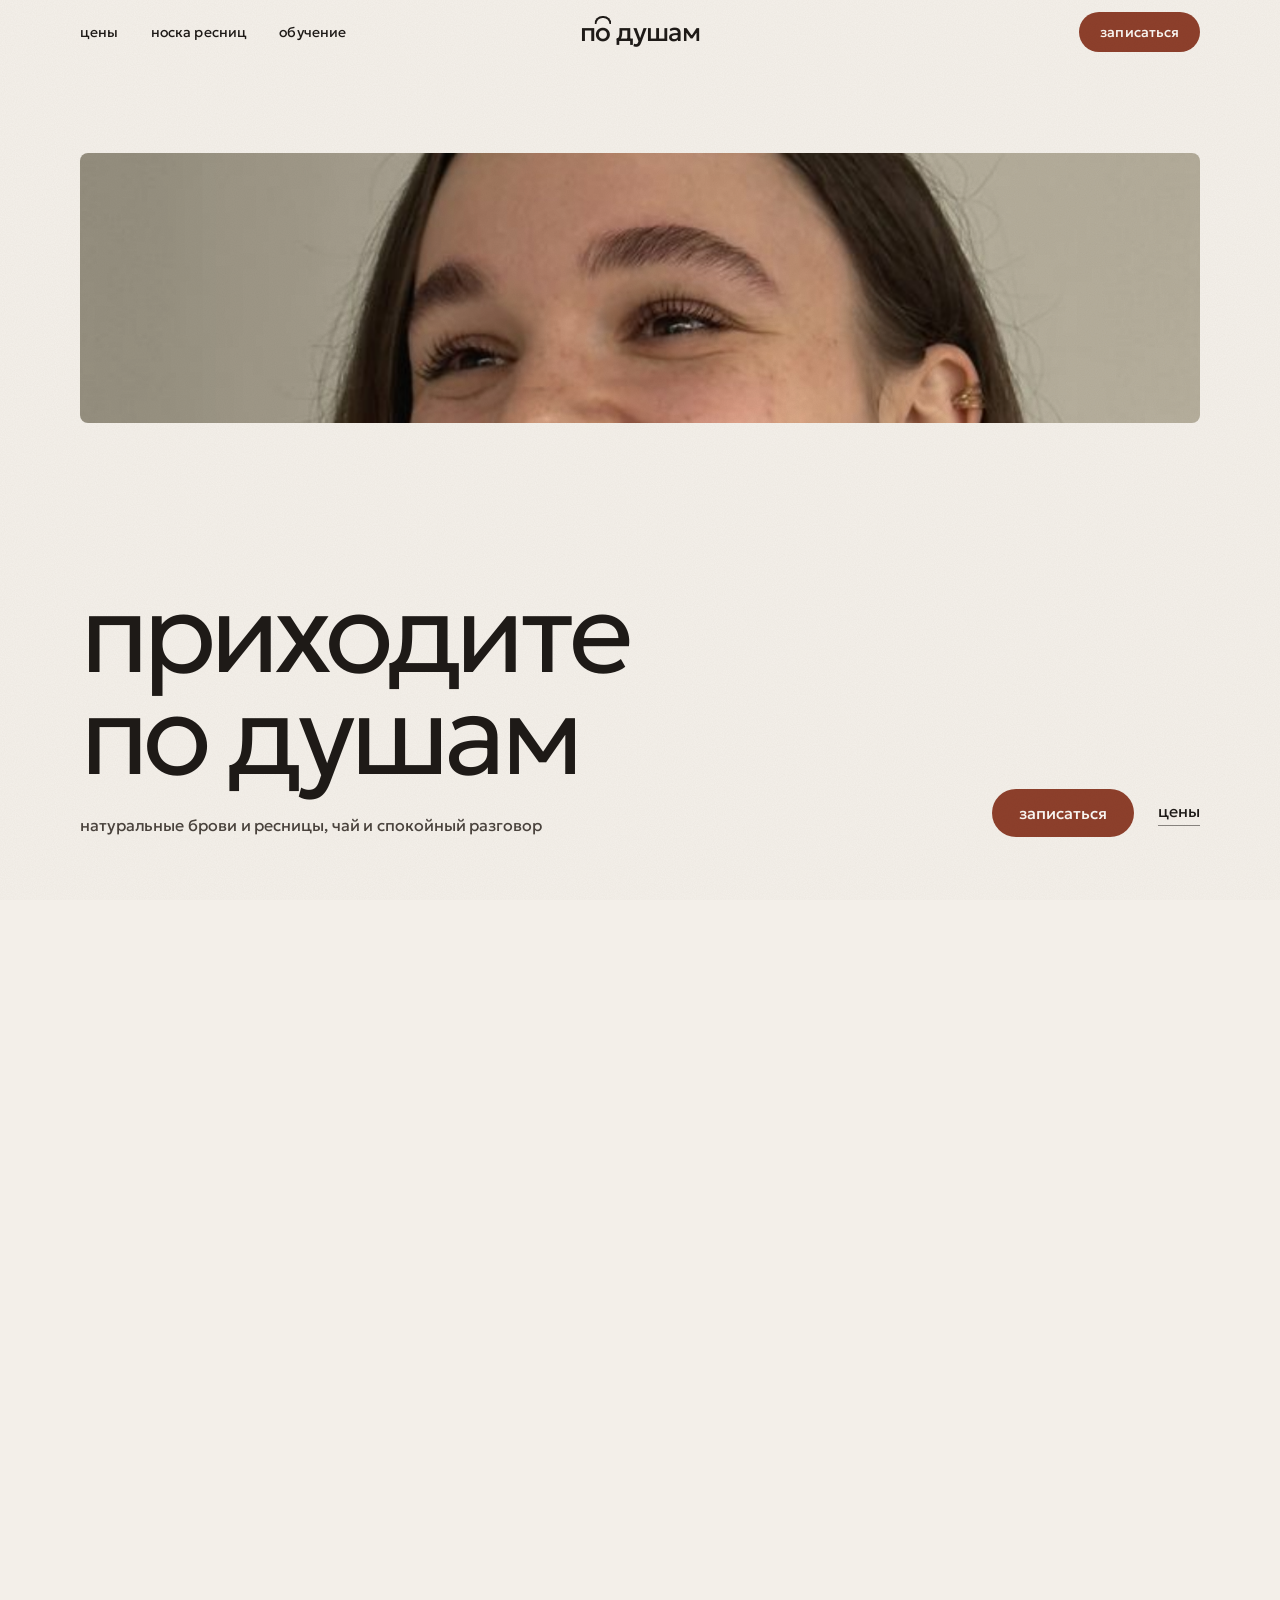
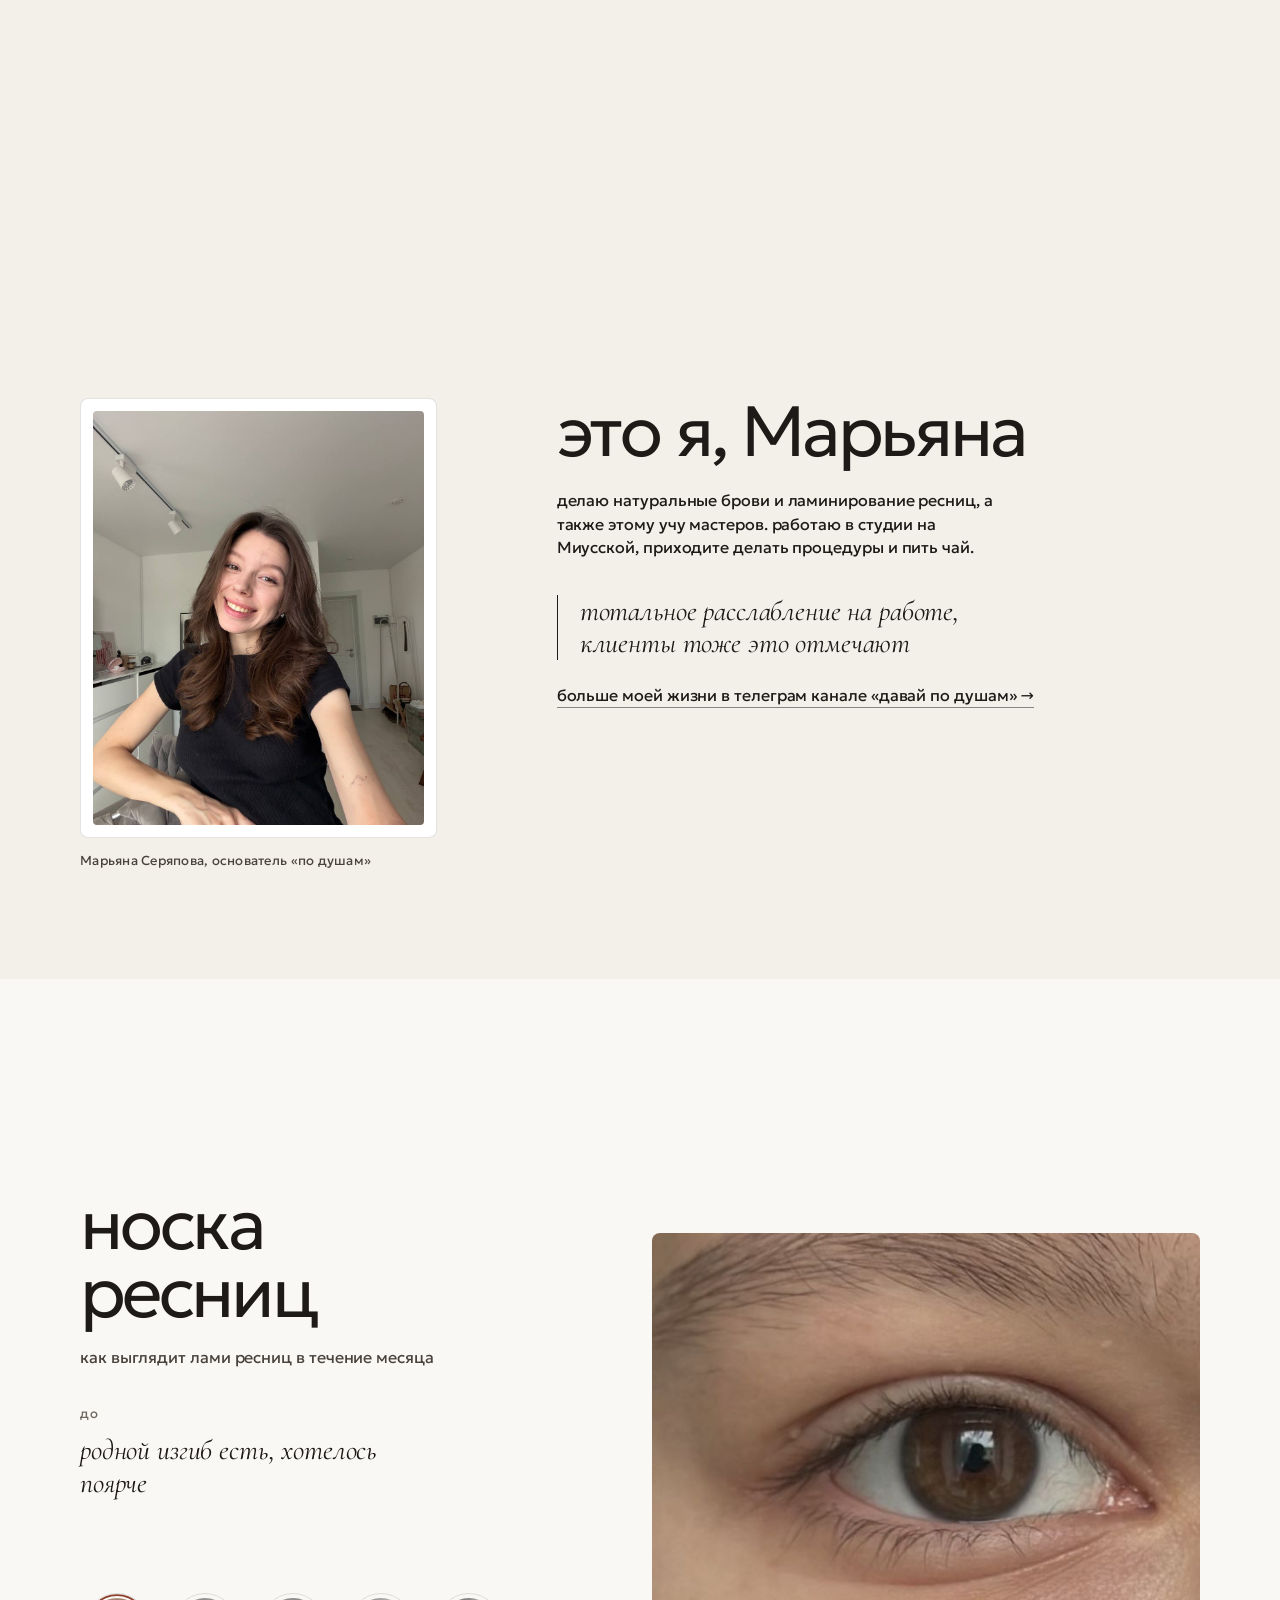
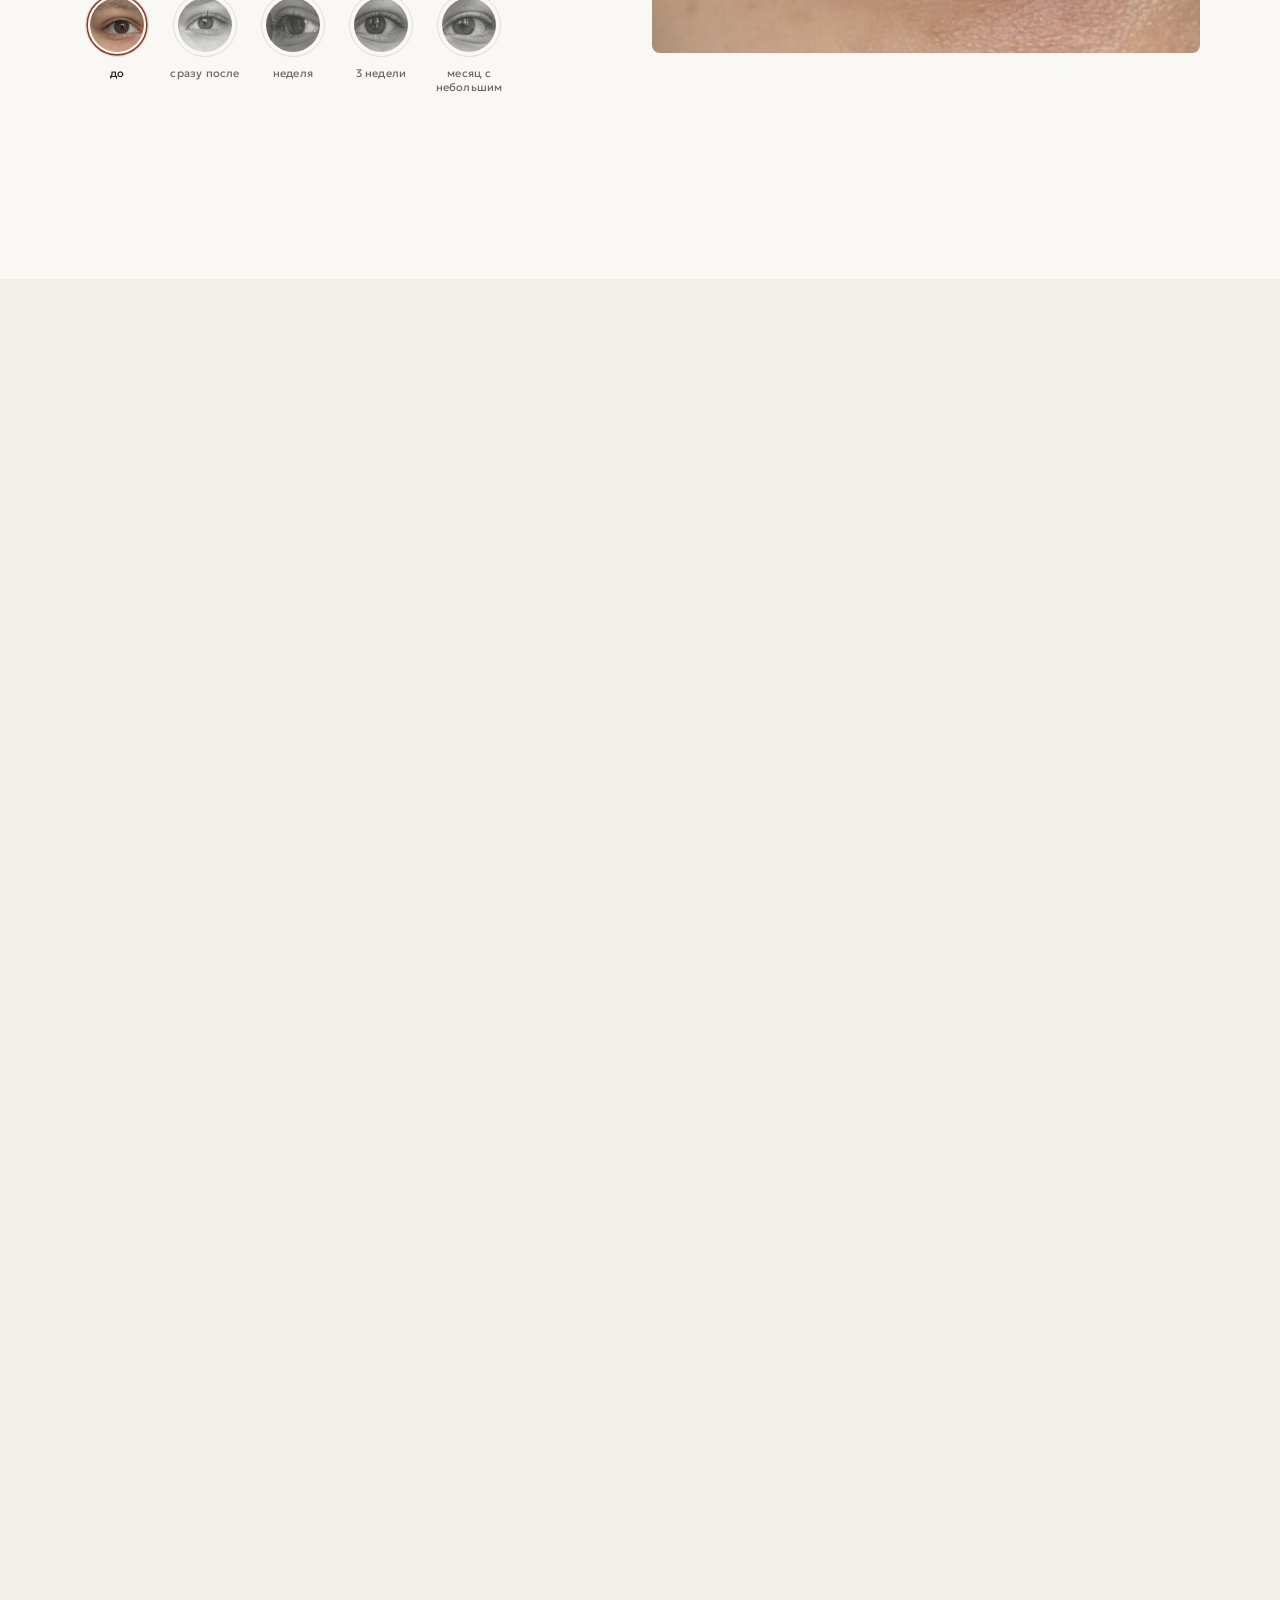
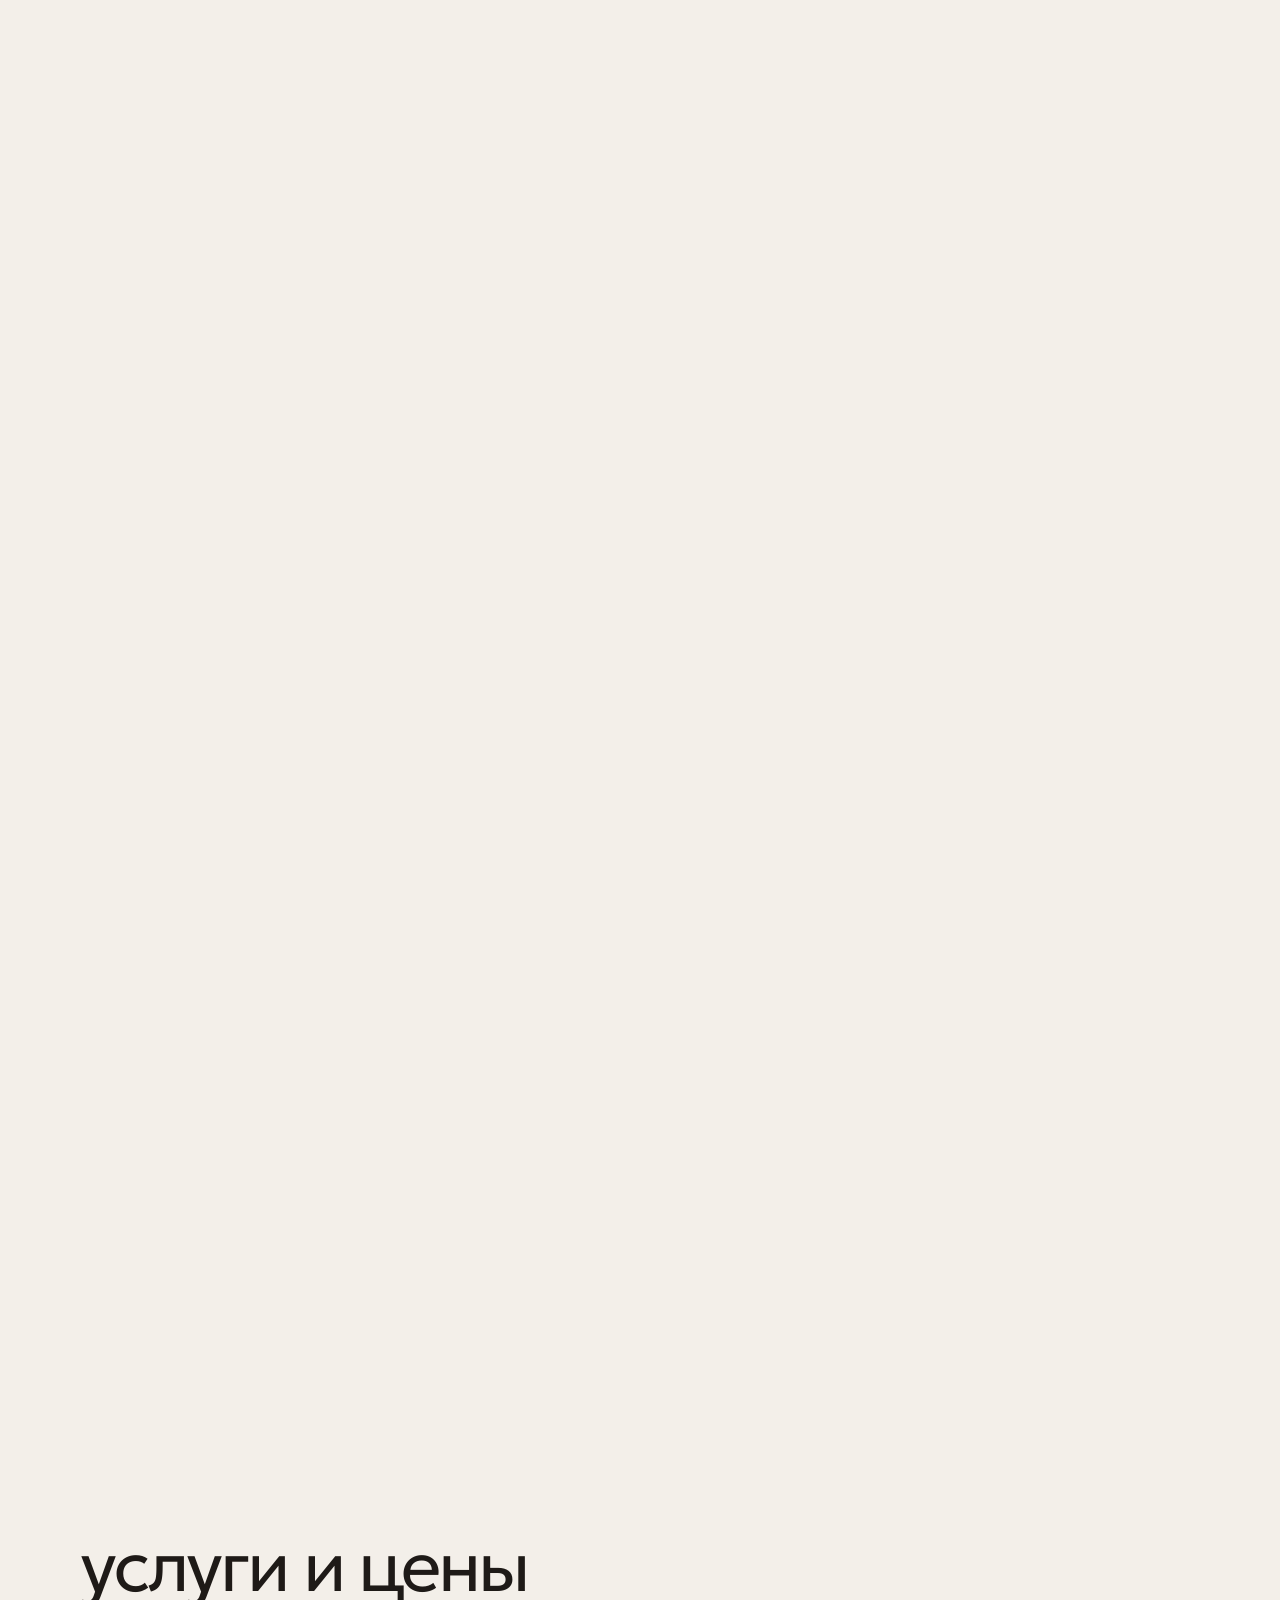
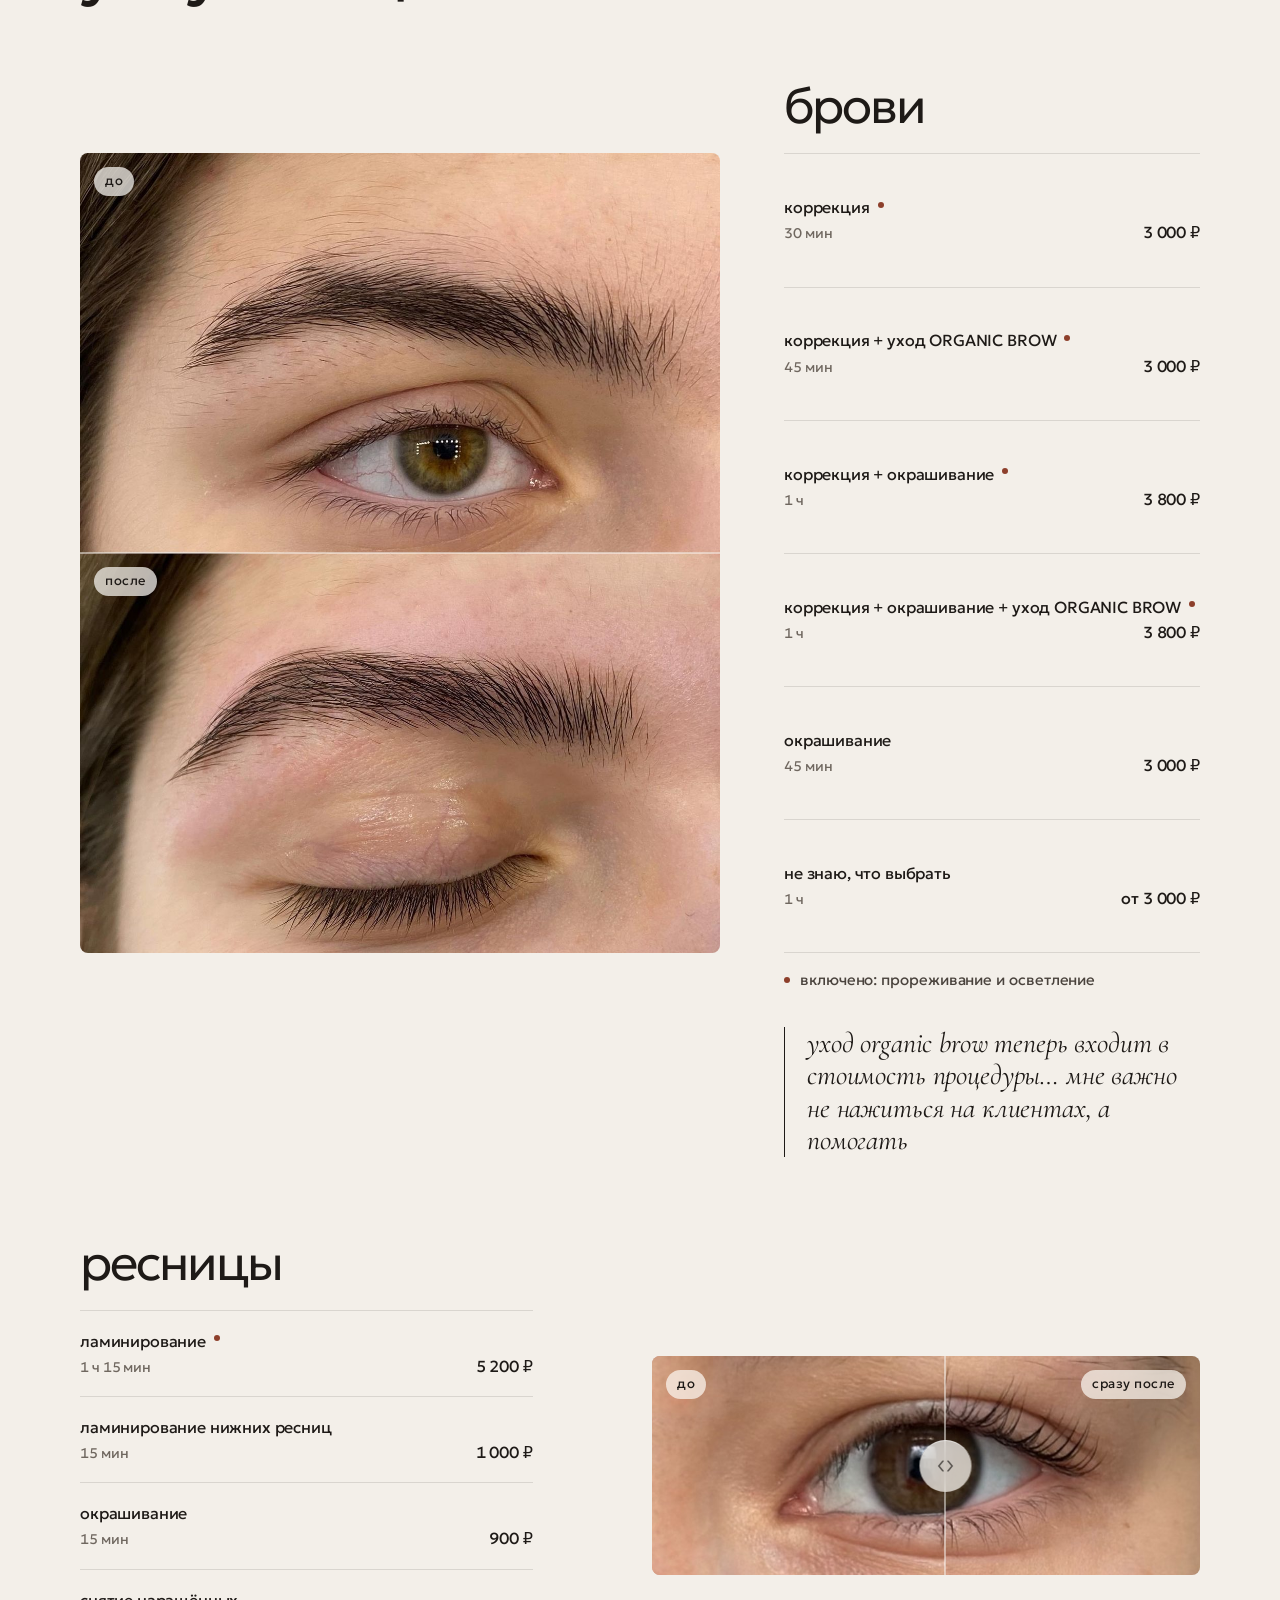
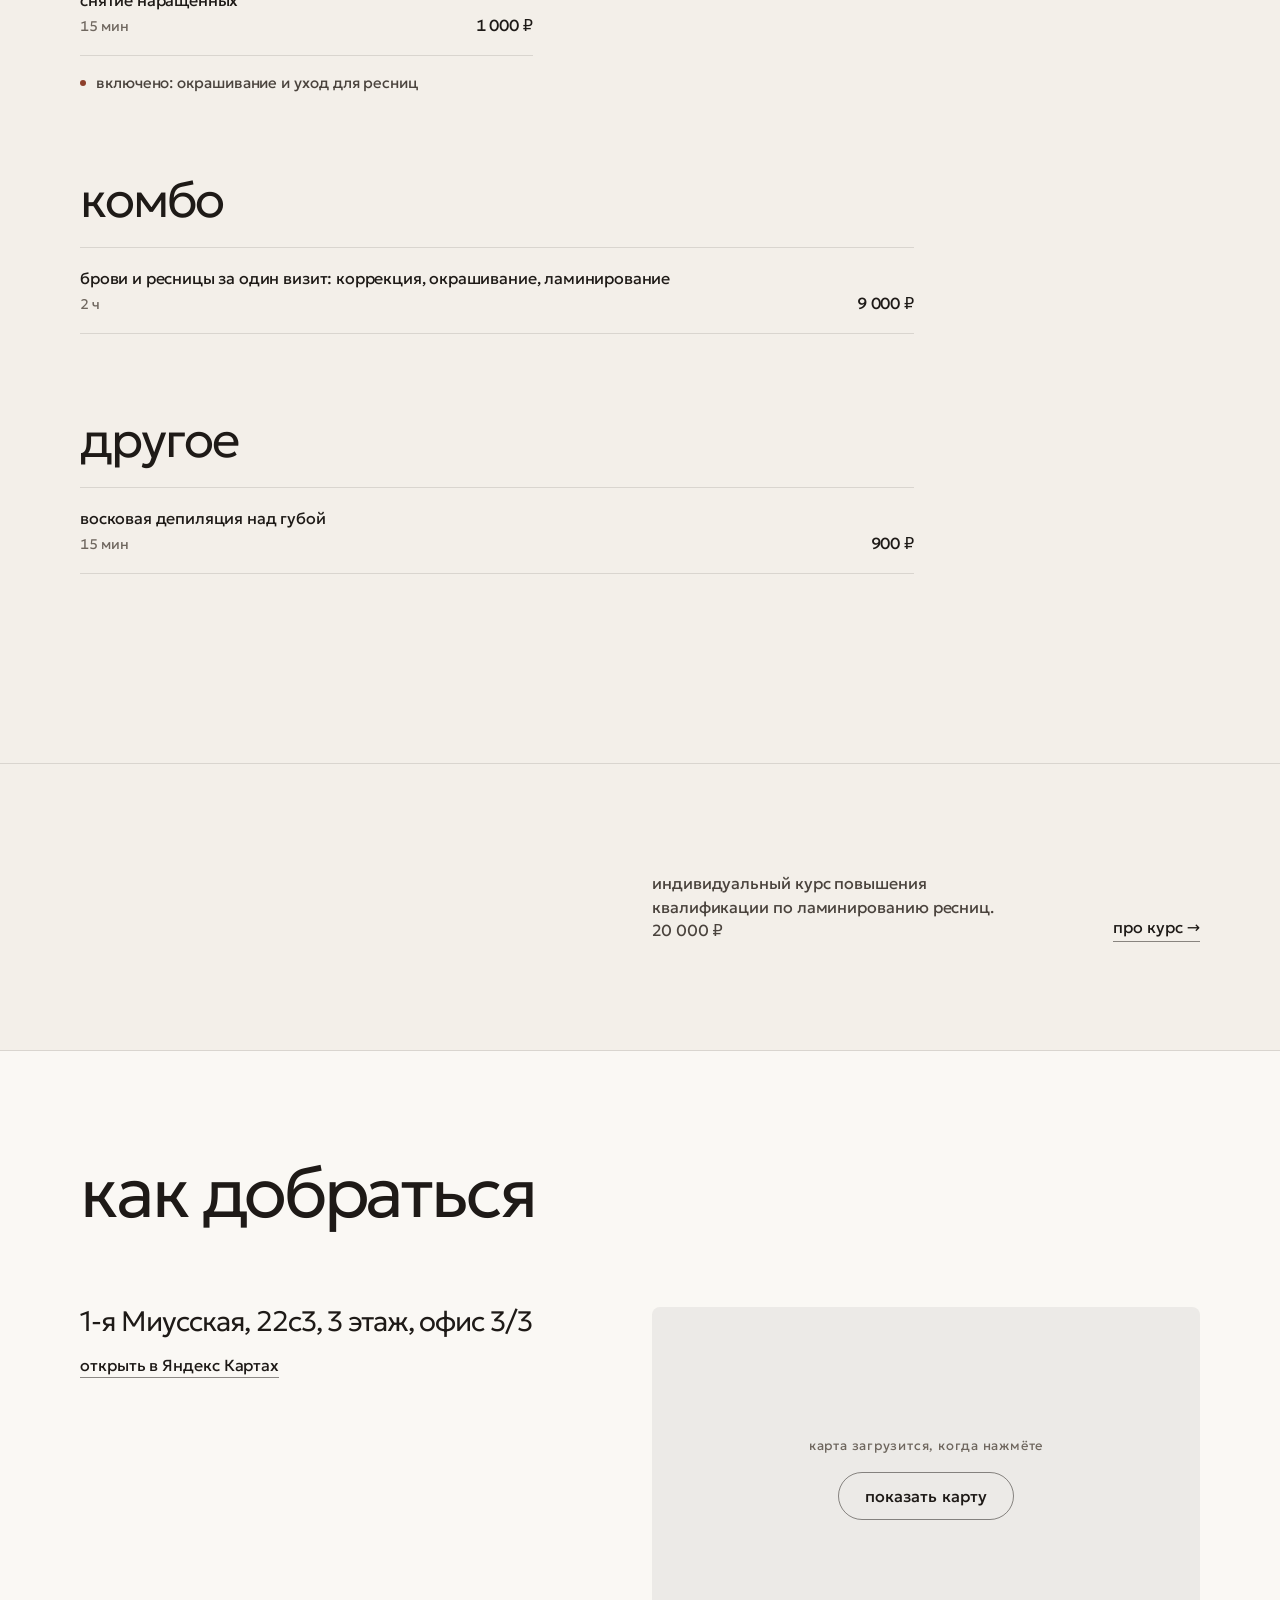
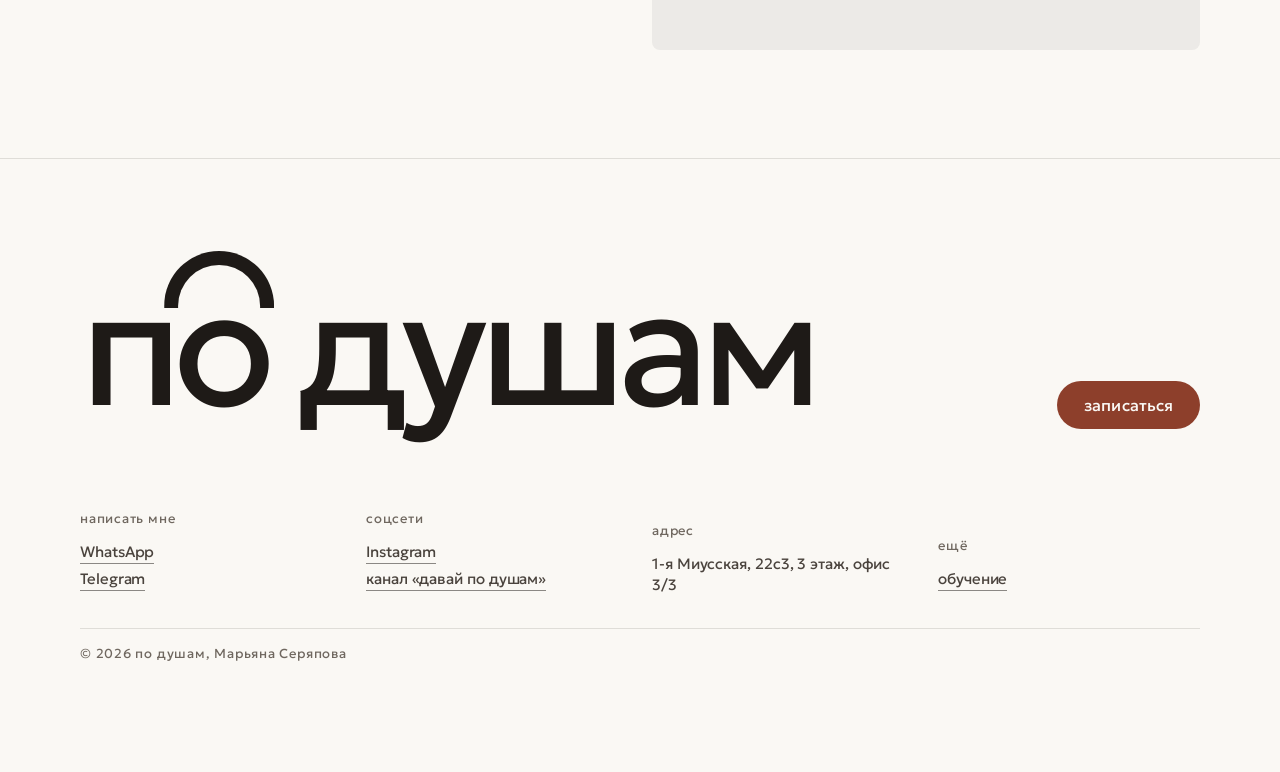
==== commit 8808e6cf: "Автобронь как второй режим: демо-переключатель, форма с согласием, шаблоны политики и согласия Co-Au" ====
--- a/index.html
+++ b/index.html
@@ -8,6 +8,7 @@
 <meta name="robots" content="noindex">
 <meta name="theme-color" content="#F3EFE9">
 <meta name="api-base" content="/api">
+<meta name="booking-mode" content="messenger">
 <meta property="og:site_name" content="по душам">
 <meta property="og:locale" content="ru_RU">
 <meta property="og:type" content="website">
@@ -241,7 +242,7 @@
       <h2 class="foot__h">ещё</h2>
       <ul><li><a class="link" href="obuchenie/">обучение</a></li></ul>
     </div>
-    <p class="foot__bot small">© 2026 по душам, Марьяна Серяпова</p>
+    <p class="foot__bot small">© 2026 по душам, Марьяна Серяпова<span data-auto-only hidden> · <a class="link" href="politika/">политика обработки персональных данных</a></span></p>
   </div>
 </footer>
 
@@ -267,6 +268,11 @@
     </div>
     <div class="sheet__bar" id="zBar" aria-hidden="true"><i class="is-done"></i><i></i><i></i></div>
     <div class="sheet__body zapis__body" data-sheet-body>
+      <div class="zmode" id="zMode" role="group" aria-label="демо: как работает запись" hidden>
+        <span class="zmode__l">демо</span>
+        <button type="button" class="zmode__b" data-mode="messenger" aria-pressed="true">через WhatsApp</button>
+        <button type="button" class="zmode__b" data-mode="auto" aria-pressed="false">автобронь</button>
+      </div>
       <div class="zapis__steps">
 
         <section class="zs is-current" data-step data-s="service" aria-labelledby="zq1">
@@ -286,14 +292,44 @@
           <button class="sheet__back" type="button" id="zBack3" data-goto="1">назад</button>
           <h2 class="sheet__q" id="zq3" data-step-focus tabindex="-1">окна сейчас не загружаются. напишите мне, текст уже готов</h2>
           <p class="sheet__sum" id="zSum3"></p>
-          <div>
-            <p class="sheet__grp">сообщение</p>
-            <div class="draft" id="zDraft">Здравствуйте, Марьяна. Хочу записаться.</div>
+
+          <!-- режим «через мессенджер» (G20): готовое сообщение, сайт ничего не собирает -->
+          <div class="zs__mode" id="zMsg">
+            <div>
+              <p class="sheet__grp">сообщение</p>
+              <div class="draft" id="zDraft">Здравствуйте, Марьяна. Хочу записаться.</div>
+            </div>
+            <p class="sheet__sum" id="zHint" hidden>откроется WhatsApp с готовым текстом. время закреплю за вами, когда отвечу</p>
+            <div class="zs__foot">
+              <a class="btn btn--primary btn--block" id="zWa" href="https://wa.me/79651461738?text=%D0%97%D0%B4%D1%80%D0%B0%D0%B2%D1%81%D1%82%D0%B2%D1%83%D0%B9%D1%82%D0%B5%2C%20%D0%9C%D0%B0%D1%80%D1%8C%D1%8F%D0%BD%D0%B0.%20%D0%A5%D0%BE%D1%87%D1%83%20%D0%B7%D0%B0%D0%BF%D0%B8%D1%81%D0%B0%D1%82%D1%8C%D1%81%D1%8F." target="_blank" rel="noopener">написать в WhatsApp</a>
+              <a class="btn btn--ghost btn--block" id="zTg" data-tg data-text="Здравствуйте, Марьяна. Хочу записаться." href="https://t.me/maryanasrp" target="_blank" rel="noopener">или в Telegram</a>
+            </div>
           </div>
-          <p class="sheet__sum" id="zHint" hidden>откроется WhatsApp с готовым текстом. время закреплю за вами, когда отвечу</p>
-          <div class="zs__foot">
-            <a class="btn btn--primary btn--block" id="zWa" href="https://wa.me/79651461738?text=%D0%97%D0%B4%D1%80%D0%B0%D0%B2%D1%81%D1%82%D0%B2%D1%83%D0%B9%D1%82%D0%B5%2C%20%D0%9C%D0%B0%D1%80%D1%8C%D1%8F%D0%BD%D0%B0.%20%D0%A5%D0%BE%D1%87%D1%83%20%D0%B7%D0%B0%D0%BF%D0%B8%D1%81%D0%B0%D1%82%D1%8C%D1%81%D1%8F." target="_blank" rel="noopener">написать в WhatsApp</a>
-            <a class="btn btn--ghost btn--block" id="zTg" data-tg data-text="Здравствуйте, Марьяна. Хочу записаться." href="https://t.me/maryanasrp" target="_blank" rel="noopener">или в Telegram</a>
+
+          <!-- режим «автобронь»: имя, телефон, отдельное согласие (152-ФЗ, ст. 9) -->
+          <form class="zs__mode zf" id="zForm" hidden novalidate>
+            <label class="zf__f"><span class="zf__l">как к вам обращаться</span>
+              <input class="zf__i" name="name" id="zName" autocomplete="given-name" maxlength="60" required aria-describedby="zNameErr">
+              <span class="zf__e" id="zNameErr" hidden>напишите имя</span></label>
+            <label class="zf__f"><span class="zf__l">телефон</span>
+              <input class="zf__i" name="phone" id="zPhone" type="tel" inputmode="tel" autocomplete="tel" placeholder="+7 900 000-00-00" maxlength="20" required aria-describedby="zPhoneErr">
+              <span class="zf__e" id="zPhoneErr" hidden>проверьте номер: нужен российский, 11 цифр</span></label>
+            <label class="zf__hp" aria-hidden="true">сайт <input name="website" tabindex="-1" autocomplete="off"></label>
+            <label class="zf__c"><input type="checkbox" name="consent" id="zConsent" required aria-describedby="zConsentErr">
+              <span>даю <a class="link" href="soglasie/" target="_blank" rel="noopener">согласие на обработку персональных данных</a> для записи. как я их храню — в <a class="link" href="politika/" target="_blank" rel="noopener">политике</a></span></label>
+            <span class="zf__e" id="zConsentErr" hidden>без согласия записать онлайн не получится. можно написать мне в WhatsApp</span>
+            <div class="zs__foot">
+              <button class="btn btn--primary btn--block" type="submit" id="zSubmit">записаться</button>
+            </div>
+          </form>
+
+          <!-- автобронь: готово -->
+          <div class="zs__mode zd" id="zDone" hidden>
+            <p class="zd__t">жду вас по адресу 1-я Миусская, 22с3, 3&nbsp;этаж, офис 3/3. если планы поменяются, напишите мне</p>
+            <div class="zs__foot">
+              <a class="btn btn--ghost btn--block" id="zDoneWa" href="https://wa.me/79651461738" target="_blank" rel="noopener">написать в WhatsApp</a>
+              <button class="btn btn--primary btn--block" type="button" data-sheet-close>готово</button>
+            </div>
           </div>
         </section>
 
--- a/assets/css/home.css
+++ b/assets/css/home.css
@@ -337,3 +337,31 @@
 .ba-stack::after { content: ""; position: absolute; left: 0; right: 0; top: 50%; height: 1px; background: var(--on-photo); transform: translateY(-.5px); }
 .ba-stack .tag--mid { top: calc(50% + 14px); }
 @media (min-width: 1024px) { .cat--r .cat__ph { align-self: center; } }
+
+/* G28: демо-переключатель режима записи и форма автоброни */
+.zmode { display: flex; align-items: center; gap: var(--s-2); flex-wrap: wrap; margin: 0 0 var(--s-4); padding: 6px; border: 1px dashed var(--line-ctrl); border-radius: var(--r-frame); }
+.zmode[hidden] { display: none; }
+.zmode__l { font-size: var(--t-small); letter-spacing: .04em; color: var(--mute); padding: 0 6px; }
+.zmode__b { min-height: 36px; padding: 0 14px; border-radius: var(--r-pill); font-size: 14px; color: var(--ink-2); border: 1px solid transparent; transition: background-color var(--dur-hover), color var(--dur-hover); }
+.zmode__b:hover { color: var(--ink); }
+.zmode__b[aria-pressed="true"] { background: var(--brick-pale); color: var(--ink); border-color: var(--line); }
+.zmode__b:focus-visible { outline: 2px solid var(--brick); outline-offset: 2px; }
+.zs__mode { display: grid; gap: var(--s-5); min-width: 0; }
+.zs__mode[hidden] { display: none; }
+.zf { gap: var(--s-4); }
+.zf__f { display: grid; gap: 6px; }
+.zf__l { font-size: 14px; color: var(--ink-2); }
+.zf__i { width: 100%; min-height: 52px; padding: 0 16px; background: var(--paper); border: 1px solid var(--line-ctrl); border-radius: var(--r-frame); font-size: 17px; transition: border-color var(--dur-hover); }
+.zf__i:hover { border-color: var(--ink-2); }
+.zf__i:focus-visible { outline: 2px solid var(--brick); outline-offset: 1px; border-color: var(--ink); }
+.zf__i[aria-invalid="true"] { border-color: var(--danger); }
+.zf__i::placeholder { color: var(--mute); opacity: 1; }
+.zf__e { font-size: 14px; color: var(--danger); }
+.zf__e[hidden] { display: none; }
+.zf__c { display: grid; grid-template-columns: 22px minmax(0, 1fr); gap: 12px; align-items: start; font-size: 15px; line-height: 1.45; color: var(--ink-2); cursor: pointer; }
+.zf__c input { width: 22px; height: 22px; margin: 1px 0 0; accent-color: var(--brick); cursor: pointer; }
+.zf__c input[aria-invalid="true"] { outline: 2px solid var(--danger); outline-offset: 2px; }
+.zf__c .link { font-size: inherit; }
+.zf__hp { position: absolute; left: -9999px; width: 1px; height: 1px; overflow: hidden; }
+.zd__t { font-size: var(--t-body); line-height: 1.45; max-width: 36ch; }
+.foot__bot .link { font-size: inherit; }
